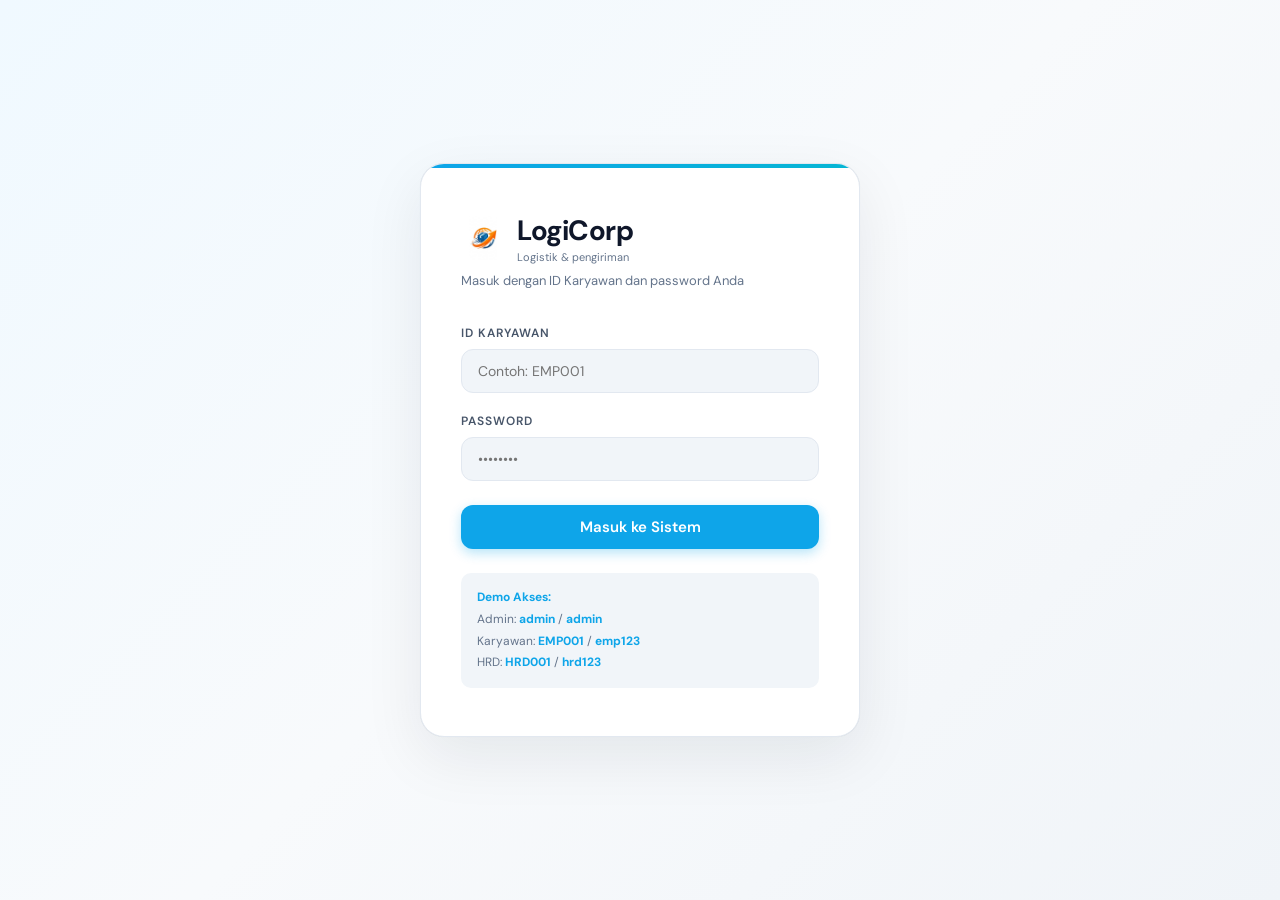
==== index.html @ 659a255f "rename ke index.html" ====
<!DOCTYPE html>
<html lang="id">
<head>
<meta charset="UTF-8">
<meta name="viewport" content="width=device-width, initial-scale=1.0">
<title>LogiCorp — Sistem Manajemen Karyawan</title>
<link href="https://fonts.googleapis.com/css2?family=Syne:wght@400;600;700;800&family=DM+Sans:wght@300;400;500;600&display=swap" rel="stylesheet">
<link rel="stylesheet" href="styles.css">
</head>
<body>

<!-- LOGIN -->
<div id="loginPage">
  <div class="login-box">
    <div class="login-logo">
      <img src="icon logo.jpeg" alt="LogiCorp" class="ico">
      <div>
        <h1>LogiCorp</h1>
        <p style="font-size:11px;color:var(--muted);margin-top:1px">Logistik & pengiriman</p>
      </div>
    </div>
    <p class="login-sub" style="margin-top:8px">Masuk dengan ID Karyawan dan password Anda</p>
    <label class="login-label">ID Karyawan</label>
    <input class="login-input" id="loginId" placeholder="Contoh: EMP001" />
    <label class="login-label">Password</label>
    <input class="login-input" id="loginPass" type="password" placeholder="••••••••" />
    <button class="login-btn" onclick="doLogin()">Masuk ke Sistem</button>
    <div class="login-err" id="loginErr">❌ ID atau password salah. Coba lagi.</div>
    <div class="login-hint">
      <strong>Demo Akses:</strong><br>
      Admin: <strong>admin</strong> / <strong>admin</strong><br>
      Karyawan: <strong>EMP001</strong> / <strong>emp123</strong><br>
      HRD: <strong>HRD001</strong> / <strong>hrd123</strong>
    </div>
  </div>
</div>

<!-- APP -->
<div id="app">
  <!-- SIDEBAR -->
  <div class="sidebar">
    <div class="sidebar-logo">
      <div class="brand">
        <img src="icon logo.jpeg" alt="LogiCorp" class="ico">
        <div>
          <h2>LogiCorp</h2>
          <p>HR Management System</p>
        </div>
      </div>
    </div>
    <div class="sidebar-user">
      <div class="av" id="sideAv" style="background:var(--accent)">A</div>
      <div class="info">
        <h4 id="sidebarName">Admin</h4>
        <p id="sidebarRole">Administrator</p>
      </div>
    </div>
    <nav>
      <div class="nav-section">Menu Utama</div>
      <div class="nav-item active" onclick="showPage('dashboard',this)"><span class="ni">📊</span> Dashboard</div>
      <div class="nav-item" onclick="showPage('profil',this)"><span class="ni">👤</span> Profil Saya</div>
      <div class="nav-section">Pengelolaan</div>
      <div class="nav-item" onclick="showPage('karyawan',this)"><span class="ni">👥</span> Data Karyawan</div>
      <div class="nav-item" onclick="showPage('absensi',this)"><span class="ni">📅</span> Absensi</div>
      <div class="nav-item" onclick="showPage('gaji',this)"><span class="ni">💰</span> Penggajian</div>
      <div class="nav-item" onclick="showPage('shift',this)"><span class="ni">🔄</span> Jadwal Shift</div>
      <div class="nav-section">Administrasi</div>
      <div class="nav-item" onclick="showPage('sp',this)"><span class="ni">⚠️</span> Surat Pelanggaran <span class="nav-badge">3</span></div>
      <div class="nav-item" onclick="showPage('chat',this)"><span class="ni">💬</span> Chat HRD <span class="nav-badge">2</span></div>
      <div class="nav-item" onclick="showPage('laporan',this)"><span class="ni">📋</span> Laporan</div>
    </nav>
    <div class="sidebar-bottom">
      <div class="logout-btn" onclick="doLogout()">🚪 Keluar dari Sistem</div>
    </div>
  </div>

  <!-- MAIN -->
  <div class="main">
    <div class="topbar">
      <h2 id="pageTitle">Dashboard</h2>
      <div class="topbar-right">
        <div class="date-badge" id="todayDate"></div>
        <div class="notif-btn" onclick="alert('3 notifikasi baru')">🔔<div class="notif-dot"></div></div>
        <div class="av" id="topAv" style="background:var(--accent);cursor:pointer" onclick="showPage('profil',null)">A</div>
      </div>
    </div>
    <div class="content">

      <!-- DASHBOARD -->
      <div class="page active" id="page-dashboard">
        <div class="stats-grid">
          <div class="stat-card orange"><div class="stat-icon">👥</div><div class="stat-val">248</div><div class="stat-label">Total Karyawan</div><div class="stat-change up">↑ 4 bulan ini</div></div>
          <div class="stat-card green"><div class="stat-icon">✅</div><div class="stat-val">231</div><div class="stat-label">Hadir Hari Ini</div><div class="stat-change up">↑ 93.1% kehadiran</div></div>
          <div class="stat-card blue"><div class="stat-icon">💰</div><div class="stat-val">Rp 2,4M</div><div class="stat-label">Total Gaji Bulan Ini</div><div class="stat-change down">Belum diproses: 12</div></div>
          <div class="stat-card red"><div class="stat-icon">⚠️</div><div class="stat-val">7</div><div class="stat-label">SP Aktif</div><div class="stat-change down">↑ 2 minggu ini</div></div>
        </div>
        <div class="two-col">
          <div class="table-card">
            <div class="table-head"><h3>Karyawan Terbaru</h3><button class="btn btn-ghost btn-sm" onclick="showPage('karyawan',null)">Lihat Semua</button></div>
            <table>
              <thead><tr><th>Karyawan</th><th>Divisi</th><th>Status</th></tr></thead>
              <tbody>
                <tr><td><div class="emp-cell"><div class="emp-av" style="background:#3b82f6">BW</div><div><div style="font-weight:600">Budi Wicaksono</div><div style="font-size:11px;color:var(--muted)">EMP244</div></div></div></td><td>Logistik</td><td><span class="badge green">Aktif</span></td></tr>
                <tr><td><div class="emp-cell"><div class="emp-av" style="background:#10b981">SR</div><div><div style="font-weight:600">Sari Rahayu</div><div style="font-size:11px;color:var(--muted)">EMP245</div></div></div></td><td>Administrasi</td><td><span class="badge green">Aktif</span></td></tr>
                <tr><td><div class="emp-cell"><div class="emp-av" style="background:#f97316">RH</div><div><div style="font-weight:600">Rudi Hartono</div><div style="font-size:11px;color:var(--muted)">EMP246</div></div></div></td><td>Pengemudi</td><td><span class="badge yellow">Probasi</span></td></tr>
                <tr><td><div class="emp-cell"><div class="emp-av" style="background:#8b5cf6">IN</div><div><div style="font-weight:600">Indah Nuraini</div><div style="font-size:11px;color:var(--muted)">EMP247</div></div></div></td><td>Gudang</td><td><span class="badge green">Aktif</span></td></tr>
              </tbody>
            </table>
          </div>
          <div class="table-card">
            <div class="table-head"><h3>Aktivitas Terbaru</h3></div>
            <div class="activity-list">
              <div class="activity-item"><div class="act-dot" style="background:var(--accent3)"></div><div><div class="act-text"><strong>Eko Prasetyo</strong> telah check-in pukul 07:52</div><div class="act-time">2 menit lalu</div></div></div>
              <div class="activity-item"><div class="act-dot" style="background:var(--danger)"></div><div><div class="act-text">SP-I diterbitkan untuk <strong>Dian Kusuma</strong></div><div class="act-time">1 jam lalu</div></div></div>
              <div class="activity-item"><div class="act-dot" style="background:var(--accent2)"></div><div><div class="act-text">Komplain baru dari <strong>Andi Firmansyah</strong> ke HRD</div><div class="act-time">2 jam lalu</div></div></div>
              <div class="activity-item"><div class="act-dot" style="background:var(--accent)"></div><div><div class="act-text">Gaji bulan Maret diproses untuk <strong>78 karyawan</strong></div><div class="act-time">Kemarin</div></div></div>
              <div class="activity-item"><div class="act-dot" style="background:var(--accent3)"></div><div><div class="act-text"><strong>4 karyawan baru</strong> bergabung bulan ini</div><div class="act-time">3 hari lalu</div></div></div>
            </div>
          </div>
        </div>
        <div class="table-card">
          <div class="table-head"><h3>Absensi Hari Ini — 27 Maret 2026</h3>
            <div style="display:flex;gap:10px">
              <span class="badge green">Hadir: 231</span>
              <span class="badge yellow">Telat: 8</span>
              <span class="badge red">Absen: 9</span>
            </div>
          </div>
          <table>
            <thead><tr><th>Karyawan</th><th>Divisi</th><th>Check-In</th><th>Check-Out</th><th>Status</th></tr></thead>
            <tbody>
              <tr><td><div class="emp-cell"><div class="emp-av" style="background:#f97316">AS</div><div><div style="font-weight:600">Agus Santoso</div><div style="font-size:11px;color:var(--muted)">EMP001</div></div></div></td><td>Pengemudi</td><td>07:45</td><td>16:30</td><td><span class="badge green">Hadir</span></td></tr>
              <tr><td><div class="emp-cell"><div class="emp-av" style="background:#3b82f6">DP</div><div><div style="font-weight:600">Dewi Putri</div><div style="font-size:11px;color:var(--muted)">EMP012</div></div></div></td><td>Admin</td><td>08:23</td><td>17:05</td><td><span class="badge yellow">Telat</span></td></tr>
              <tr><td><div class="emp-cell"><div class="emp-av" style="background:#ef4444">FN</div><div><div style="font-weight:600">Fadli Nugroho</div><div style="font-size:11px;color:var(--muted)">EMP034</div></div></div></td><td>Gudang</td><td>—</td><td>—</td><td><span class="badge red">Absen</span></td></tr>
            </tbody>
          </table>
        </div>
      </div>

      <!-- PROFIL -->
      <div class="page" id="page-profil">
        <div class="profile-hero">
          <div class="profile-av" id="profAv" style="background:var(--accent)">AD</div>
          <div class="profile-info">
            <h2 id="profName">Administrator</h2>
            <p id="profRole">HRD & Administrator Sistem</p>
            <div class="tags" id="profTags">
              <span class="badge blue">ADM001</span>
              <span class="badge green">Aktif</span>
              <span class="badge orange">Penuh Waktu</span>
            </div>
          </div>
          <div class="profile-stats">
            <div class="ps"><div class="val">3 th</div><div class="lbl">Masa Kerja</div></div>
            <div class="ps"><div class="val">97%</div><div class="lbl">Kehadiran</div></div>
            <div class="ps"><div class="val">0</div><div class="lbl">SP Aktif</div></div>
          </div>
        </div>
        <div class="profile-grid">
          <div class="info-card">
            <h3>📋 Informasi Pribadi</h3>
            <div class="info-row"><span class="key">Nama Lengkap</span><span class="val" id="profFullName">Admin LogiCorp</span></div>
            <div class="info-row"><span class="key">ID Karyawan</span><span class="val" id="profId">ADM001</span></div>
            <div class="info-row"><span class="key">Email</span><span class="val" id="profEmail">admin@logicorp.id</span></div>
            <div class="info-row"><span class="key">No. HP</span><span class="val">+62 812-3456-7890</span></div>
            <div class="info-row"><span class="key">Tanggal Lahir</span><span class="val">15 Agustus 1990</span></div>
            <div class="info-row"><span class="key">Alamat</span><span class="val">Semarang, Jawa Tengah, Indonesia</span></div>
          </div>
          <div class="info-card">
            <h3>🏢 Informasi Pekerjaan</h3>
            <div class="info-row"><span class="key">Divisi</span><span class="val" id="profDiv">Manajemen</span></div>
            <div class="info-row"><span class="key">Jabatan</span><span class="val" id="profPos">Administrator</span></div>
            <div class="info-row"><span class="key">Tanggal Masuk</span><span class="val">1 April 2023</span></div>
            <div class="info-row"><span class="key">Tipe Kontrak</span><span class="val">Karyawan Tetap</span></div>
            <div class="info-row"><span class="key">Shift</span><span class="val">Pagi (07:00 - 16:00)</span></div>
            <div class="info-row"><span class="key">Gaji Pokok</span><span class="val" id="profSalary">Rp 8.500.000</span></div>
          </div>
          <div class="info-card">
            <h3>📈 Rekap Absensi Bulan Ini</h3>
            <div class="info-row"><span class="key">Hadir</span><span class="val" style="color:var(--accent3)">20 hari</span></div>
            <div class="info-row"><span class="key">Izin</span><span class="val" style="color:var(--accent2)">1 hari</span></div>
            <div class="info-row"><span class="key">Sakit</span><span class="val" style="color:var(--warn)">0 hari</span></div>
            <div class="info-row"><span class="key">Telat</span><span class="val" style="color:var(--accent)">2 kali</span></div>
            <div class="info-row"><span class="key">Absen Tanpa Ket.</span><span class="val" style="color:var(--danger)">0 hari</span></div>
            <div class="info-row"><span class="key">Total Jam Kerja</span><span class="val">168 jam</span></div>
          </div>
          <div class="info-card">
            <h3>⚠️ Riwayat SP</h3>
            <div style="text-align:center;padding:20px;color:var(--muted)">
              <div style="font-size:40px;margin-bottom:8px">✅</div>
              <div>Tidak ada catatan pelanggaran</div>
            </div>
          </div>
        </div>
      </div>

      <!-- KARYAWAN -->
      <div class="page" id="page-karyawan">
        <div style="display:flex;gap:10px;margin-bottom:20px;align-items:center;flex-wrap:wrap">
          <input class="search-box" style="width:250px" placeholder="🔍 Cari nama atau ID karyawan..." oninput="filterTable(this,'empTable')">
          <select class="select-box" onchange="filterByDivisi(this)">
            <option value="">Semua Divisi</option>
            <option>Logistik</option><option>Pengemudi</option><option>Gudang</option>
            <option>Administrasi</option><option>Manajemen</option>
          </select>
          <button class="btn btn-primary" onclick="openModal('addEmpModal')">+ Tambah Karyawan</button>
        </div>
        <div class="table-card">
          <div class="table-head"><h3>Data Karyawan (248 orang)</h3></div>
          <table id="empTable">
            <thead><tr><th>Karyawan</th><th>Divisi</th><th>Jabatan</th><th>Shift</th><th>Status</th><th>Aksi</th></tr></thead>
            <tbody>
              <tr><td><div class="emp-cell"><div class="emp-av" style="background:#f97316">AS</div><div><div style="font-weight:600">Agus Santoso</div><div style="font-size:11px;color:var(--muted)">EMP001</div></div></div></td><td>Pengemudi</td><td>Driver Senior</td><td>Pagi</td><td><span class="badge green">Aktif</span></td><td><button class="btn btn-ghost btn-sm" onclick="viewEmp('Agus Santoso')">Detail</button></td></tr>
              <tr><td><div class="emp-cell"><div class="emp-av" style="background:#3b82f6">SR</div><div><div style="font-weight:600">Siti Rahmawati</div><div style="font-size:11px;color:var(--muted)">EMP002</div></div></div></td><td>Administrasi</td><td>Staff Admin</td><td>Pagi</td><td><span class="badge green">Aktif</span></td><td><button class="btn btn-ghost btn-sm" onclick="viewEmp('Siti Rahmawati')">Detail</button></td></tr>
              <tr><td><div class="emp-cell"><div class="emp-av" style="background:#10b981">BW</div><div><div style="font-weight:600">Bambang Widodo</div><div style="font-size:11px;color:var(--muted)">EMP003</div></div></div></td><td>Gudang</td><td>Supervisor</td><td>Malam</td><td><span class="badge green">Aktif</span></td><td><button class="btn btn-ghost btn-sm" onclick="viewEmp('Bambang Widodo')">Detail</button></td></tr>
              <tr><td><div class="emp-cell"><div class="emp-av" style="background:#8b5cf6">MP</div><div><div style="font-weight:600">Maya Puspitasari</div><div style="font-size:11px;color:var(--muted)">EMP004</div></div></div></td><td>Logistik</td><td>Koordinator</td><td>Siang</td><td><span class="badge green">Aktif</span></td><td><button class="btn btn-ghost btn-sm" onclick="viewEmp('Maya Puspitasari')">Detail</button></td></tr>
              <tr><td><div class="emp-cell"><div class="emp-av" style="background:#ef4444">DK</div><div><div style="font-weight:600">Dian Kusuma</div><div style="font-size:11px;color:var(--muted)">EMP005</div></div></div></td><td>Pengemudi</td><td>Driver</td><td>Siang</td><td><span class="badge yellow">Probasi</span></td><td><button class="btn btn-ghost btn-sm" onclick="viewEmp('Dian Kusuma')">Detail</button></td></tr>
              <tr><td><div class="emp-cell"><div class="emp-av" style="background:#06b6d4">HF</div><div><div style="font-weight:600">Hendra Firmansyah</div><div style="font-size:11px;color:var(--muted)">EMP006</div></div></div></td><td>Manajemen</td><td>Manajer Operasional</td><td>Pagi</td><td><span class="badge green">Aktif</span></td><td><button class="btn btn-ghost btn-sm" onclick="viewEmp('Hendra Firmansyah')">Detail</button></td></tr>
              <tr><td><div class="emp-cell"><div class="emp-av" style="background:#f59e0b">NR</div><div><div style="font-weight:600">Novi Ratnasari</div><div style="font-size:11px;color:var(--muted)">EMP007</div></div></div></td><td>Administrasi</td><td>Receptionist</td><td>Pagi</td><td><span class="badge red">Non-Aktif</span></td><td><button class="btn btn-ghost btn-sm" onclick="viewEmp('Novi Ratnasari')">Detail</button></td></tr>
            </tbody>
          </table>
        </div>
      </div>

      <!-- ABSENSI -->
      <div class="page" id="page-absensi">
        <div style="display:flex;gap:10px;margin-bottom:20px;align-items:center">
          <select class="select-box" onchange="updateMonth(this)">
            <option>Maret 2026</option><option>Februari 2026</option><option>Januari 2026</option>
          </select>
          <input class="search-box" style="width:220px" placeholder="🔍 Cari karyawan...">
          <button class="btn btn-primary" onclick="showToast('Laporan absensi diunduh!')">📥 Export Excel</button>
        </div>
        <div class="table-card" style="margin-bottom:16px;padding:20px">
          <h3 style="font-family:'Syne',sans-serif;font-weight:700;margin-bottom:12px">📅 Kalender Absensi — Maret 2026</h3>
          <div class="legend">
            <div class="leg"><div class="leg-dot" style="background:var(--accent3)"></div>Hadir</div>
            <div class="leg"><div class="leg-dot" style="background:var(--warn)"></div>Telat</div>
            <div class="leg"><div class="leg-dot" style="background:var(--danger)"></div>Absen</div>
            <div class="leg"><div class="leg-dot" style="background:var(--accent2)"></div>Izin/Sakit</div>
            <div class="leg"><div class="leg-dot" style="background:var(--bg2)"></div>Libur</div>
          </div>
          <div class="attend-grid">
            <div class="day-header">Sen</div><div class="day-header">Sel</div><div class="day-header">Rab</div>
            <div class="day-header">Kam</div><div class="day-header">Jum</div><div class="day-header">Sab</div><div class="day-header">Min</div>
            <!-- Week 1 -->
            <div class="day-cell empty"></div><div class="day-cell empty"></div><div class="day-cell empty"></div><div class="day-cell empty"></div><div class="day-cell empty"></div><div class="day-cell weekend">1</div><div class="day-cell weekend">2</div>
            <!-- Week 2 -->
            <div class="day-cell hadir">3</div><div class="day-cell hadir">4</div><div class="day-cell hadir">5</div><div class="day-cell hadir">6</div><div class="day-cell hadir">7</div><div class="day-cell weekend">8</div><div class="day-cell weekend">9</div>
            <!-- Week 3 -->
            <div class="day-cell hadir">10</div><div class="day-cell telat">11</div><div class="day-cell hadir">12</div><div class="day-cell izin">13</div><div class="day-cell hadir">14</div><div class="day-cell weekend">15</div><div class="day-cell weekend">16</div>
            <!-- Week 4 -->
            <div class="day-cell hadir">17</div><div class="day-cell hadir">18</div><div class="day-cell hadir">19</div><div class="day-cell hadir">20</div><div class="day-cell hadir">21</div><div class="day-cell weekend">22</div><div class="day-cell weekend">23</div>
            <!-- Week 5 -->
            <div class="day-cell hadir">24</div><div class="day-cell hadir">25</div><div class="day-cell hadir">26</div><div class="day-cell hadir" style="border:2px solid var(--accent)">27</div><div class="day-cell empty">28</div><div class="day-cell weekend">29</div><div class="day-cell weekend">30</div>
            <div class="day-cell empty">31</div>
          </div>
        </div>
        <div class="table-card">
          <div class="table-head"><h3>Rekap Absensi Per Karyawan</h3></div>
          <table>
            <thead><tr><th>Karyawan</th><th>Hadir</th><th>Telat</th><th>Izin</th><th>Sakit</th><th>Absen</th><th>%</th><th>Aksi</th></tr></thead>
            <tbody>
              <tr><td><div class="emp-cell"><div class="emp-av" style="background:#f97316">AS</div><strong>Agus Santoso</strong></div></td><td style="color:var(--accent3)">20</td><td style="color:var(--warn)">1</td><td style="color:var(--accent2)">1</td><td>0</td><td style="color:var(--danger)">0</td><td><span class="badge green">95%</span></td><td><button class="btn btn-ghost btn-sm">Detail</button></td></tr>
              <tr><td><div class="emp-cell"><div class="emp-av" style="background:#3b82f6">SR</div><strong>Siti Rahmawati</strong></div></td><td style="color:var(--accent3)">18</td><td style="color:var(--warn)">3</td><td style="color:var(--accent2)">0</td><td>1</td><td style="color:var(--danger)">0</td><td><span class="badge blue">86%</span></td><td><button class="btn btn-ghost btn-sm">Detail</button></td></tr>
              <tr><td><div class="emp-cell"><div class="emp-av" style="background:#ef4444">DK</div><strong>Dian Kusuma</strong></div></td><td style="color:var(--accent3)">15</td><td style="color:var(--warn)">4</td><td style="color:var(--accent2)">2</td><td>0</td><td style="color:var(--danger)">1</td><td><span class="badge orange">71%</span></td><td><button class="btn btn-ghost btn-sm">Detail</button></td></tr>
            </tbody>
          </table>
        </div>
      </div>

      <!-- GAJI -->
      <div class="page" id="page-gaji">
        <div class="salary-filter">
          <select class="select-box"><option>Maret 2026</option><option>Februari 2026</option></select>
          <select class="select-box"><option>Semua Divisi</option><option>Logistik</option><option>Pengemudi</option></select>
          <button class="btn btn-primary" onclick="showToast('Slip gaji dikirim ke email karyawan!')">📧 Kirim Slip Gaji</button>
          <button class="btn btn-ghost" onclick="showToast('Laporan gaji diunduh!')">📥 Export</button>
        </div>
        <div class="salary-summary">
          <div class="sal-card"><h4>Total Pengeluaran Gaji</h4><div class="amount">Rp 2.487.500.000</div><div style="font-size:12px;color:var(--muted);margin-top:4px">248 karyawan</div></div>
          <div class="sal-card"><h4>Rata-rata Gaji</h4><div class="amount orange">Rp 10.030.000</div></div>
          <div class="sal-card"><h4>Belum Diproses</h4><div class="amount green">12 karyawan</div></div>
        </div>
        <div class="table-card">
          <div class="table-head"><h3>Detail Penggajian Karyawan</h3><button class="btn btn-primary btn-sm" onclick="openModal('payModal')">+ Input Gaji</button></div>
          <table>
            <thead><tr><th>Karyawan</th><th>Gaji Pokok</th><th>Tunjangan</th><th>Lembur</th><th>Potongan</th><th>Total</th><th>Status</th><th>Slip</th></tr></thead>
            <tbody>
              <tr><td><div class="emp-cell"><div class="emp-av" style="background:#f97316">AS</div><strong>Agus Santoso</strong></div></td><td>Rp 5.500.000</td><td>Rp 750.000</td><td>Rp 300.000</td><td>Rp 220.000</td><td style="font-weight:700;color:var(--accent3)">Rp 6.330.000</td><td><span class="badge green">Lunas</span></td><td><button class="btn btn-ghost btn-sm" onclick="showSlip('Agus Santoso')">📄 Lihat</button></td></tr>
              <tr><td><div class="emp-cell"><div class="emp-av" style="background:#3b82f6">SR</div><strong>Siti Rahmawati</strong></div></td><td>Rp 4.200.000</td><td>Rp 500.000</td><td>Rp 0</td><td>Rp 168.000</td><td style="font-weight:700;color:var(--accent3)">Rp 4.532.000</td><td><span class="badge green">Lunas</span></td><td><button class="btn btn-ghost btn-sm" onclick="showSlip('Siti Rahmawati')">📄 Lihat</button></td></tr>
              <tr><td><div class="emp-cell"><div class="emp-av" style="background:#10b981">BW</div><strong>Bambang Widodo</strong></div></td><td>Rp 6.800.000</td><td>Rp 1.200.000</td><td>Rp 450.000</td><td>Rp 272.000</td><td style="font-weight:700;color:var(--accent3)">Rp 8.178.000</td><td><span class="badge yellow">Pending</span></td><td><button class="btn btn-ghost btn-sm">📄 Lihat</button></td></tr>
              <tr><td><div class="emp-cell"><div class="emp-av" style="background:#ef4444">DK</div><strong>Dian Kusuma</strong></div></td><td>Rp 4.000.000</td><td>Rp 300.000</td><td>Rp 0</td><td>Rp 400.000</td><td style="font-weight:700;color:var(--accent)">Rp 3.900.000</td><td><span class="badge red">Ditahan</span></td><td><button class="btn btn-ghost btn-sm">📄 Lihat</button></td></tr>
            </tbody>
          </table>
        </div>
      </div>

      <!-- JADWAL SHIFT -->
      <div class="page" id="page-shift">
        <div style="display:flex;gap:10px;margin-bottom:20px;align-items:center">
          <select class="select-box"><option>Minggu ini (24-30 Mar)</option><option>Minggu depan</option></select>
          <button class="btn btn-primary" onclick="openModal('shiftModal')">+ Atur Jadwal</button>
        </div>
        <div class="table-card" style="padding:20px;margin-bottom:16px">
          <h3 style="font-family:'Syne',sans-serif;font-weight:700;margin-bottom:16px">Jadwal Shift Minggu Ini</h3>
          <div style="display:flex;gap:16px;margin-bottom:16px;flex-wrap:wrap">
            <div class="leg"><div class="leg-dot" style="background:var(--accent3)"></div>Shift Pagi (07:00-15:00)</div>
            <div class="leg"><div class="leg-dot" style="background:var(--accent)"></div>Shift Siang (15:00-23:00)</div>
            <div class="leg"><div class="leg-dot" style="background:var(--accent2)"></div>Shift Malam (23:00-07:00)</div>
          </div>
          <div class="shift-grid">
            <div class="shift-day"><h4>SENIN 24</h4>
              <div class="shift-slot pagi"><div class="time">07:00-15:00</div><div class="name">Agus S.</div></div>
              <div class="shift-slot pagi"><div class="time">07:00-15:00</div><div class="name">Siti R.</div></div>
              <div class="shift-slot malam"><div class="time">23:00-07:00</div><div class="name">Bambang W.</div></div>
            </div>
            <div class="shift-day"><h4>SELASA 25</h4>
              <div class="shift-slot pagi"><div class="time">07:00-15:00</div><div class="name">Agus S.</div></div>
              <div class="shift-slot siang"><div class="time">15:00-23:00</div><div class="name">Dian K.</div></div>
            </div>
            <div class="shift-day"><h4>RABU 26</h4>
              <div class="shift-slot pagi"><div class="time">07:00-15:00</div><div class="name">Maya P.</div></div>
              <div class="shift-slot malam"><div class="time">23:00-07:00</div><div class="name">Bambang W.</div></div>
            </div>
            <div class="shift-day"><h4>KAMIS 27</h4>
              <div class="shift-slot pagi"><div class="time">07:00-15:00</div><div class="name">Agus S.</div></div>
              <div class="shift-slot pagi"><div class="time">07:00-15:00</div><div class="name">Siti R.</div></div>
              <div class="shift-slot siang"><div class="time">15:00-23:00</div><div class="name">Dian K.</div></div>
            </div>
            <div class="shift-day"><h4>JUMAT 28</h4>
              <div class="shift-slot pagi"><div class="time">07:00-15:00</div><div class="name">Maya P.</div></div>
              <div class="shift-slot malam"><div class="time">23:00-07:00</div><div class="name">Bambang W.</div></div>
            </div>
            <div class="shift-day" style="opacity:.5"><h4>SABTU 29</h4><div style="font-size:11px;color:var(--muted);text-align:center;padding:10px">Libur</div></div>
            <div class="shift-day" style="opacity:.5"><h4>MINGGU 30</h4><div style="font-size:11px;color:var(--muted);text-align:center;padding:10px">Libur</div></div>
          </div>
        </div>
      </div>

      <!-- SP -->
      <div class="page" id="page-sp">
        <div style="display:flex;justify-content:space-between;align-items:center;margin-bottom:20px">
          <div style="display:flex;gap:8px">
            <span class="badge yellow" style="font-size:13px;padding:6px 14px">SP-I: 4 aktif</span>
            <span class="badge orange" style="font-size:13px;padding:6px 14px">SP-II: 2 aktif</span>
            <span class="badge red" style="font-size:13px;padding:6px 14px">SP-III: 1 aktif</span>
          </div>
          <button class="btn btn-primary" onclick="openModal('spModal')">+ Buat SP Baru</button>
        </div>
        <div class="sp-grid">
          <div class="sp-card">
            <div class="sp-level"><span class="sp-badge sp1">SP-I</span><span style="font-size:11px;color:var(--muted)">15 Mar 2026</span></div>
            <div class="sp-name">Dian Kusuma (EMP005)</div>
            <div class="sp-reason">Keterlambatan berulang lebih dari 4 kali dalam 1 bulan. Karyawan telah diperingatkan secara lisan sebanyak 2 kali sebelumnya.</div>
            <div class="sp-footer"><span>Pengemudi • Divisi Operasional</span><button class="btn btn-ghost btn-sm">Detail</button></div>
          </div>
          <div class="sp-card">
            <div class="sp-level"><span class="sp-badge sp1">SP-I</span><span style="font-size:11px;color:var(--muted)">12 Mar 2026</span></div>
            <div class="sp-name">Fadli Nugroho (EMP034)</div>
            <div class="sp-reason">Tidak hadir tanpa keterangan selama 2 hari berturut-turut tanpa memberikan konfirmasi kepada atasan.</div>
            <div class="sp-footer"><span>Gudang • Divisi Operasional</span><button class="btn btn-ghost btn-sm">Detail</button></div>
          </div>
          <div class="sp-card">
            <div class="sp-level"><span class="sp-badge sp2">SP-II</span><span style="font-size:11px;color:var(--muted)">5 Mar 2026</span></div>
            <div class="sp-name">Rian Setiawan (EMP089)</div>
            <div class="sp-reason">Pengulangan pelanggaran setelah SP-I (keterlambatan + tidak mematuhi SOP bongkar muat barang). SP-I diterbitkan Januari 2026.</div>
            <div class="sp-footer"><span>Logistik • Divisi Gudang</span><button class="btn btn-ghost btn-sm">Detail</button></div>
          </div>
          <div class="sp-card">
            <div class="sp-level"><span class="sp-badge sp1">SP-I</span><span style="font-size:11px;color:var(--muted)">20 Feb 2026</span></div>
            <div class="sp-name">Wati Susilowati (EMP112)</div>
            <div class="sp-reason">Menggunakan handphone saat jam kerja berlangsung dan tidak mematuhi teguran supervisor di lapangan.</div>
            <div class="sp-footer"><span>Admin • Divisi Administrasi</span><button class="btn btn-ghost btn-sm">Detail</button></div>
          </div>
          <div class="sp-card">
            <div class="sp-level"><span class="sp-badge sp2">SP-II</span><span style="font-size:11px;color:var(--muted)">1 Feb 2026</span></div>
            <div class="sp-name">Joko Susanto (EMP067)</div>
            <div class="sp-reason">Mengendarai kendaraan perusahaan dalam kondisi melebihi batas kecepatan dan menyebabkan insiden minor di area gudang.</div>
            <div class="sp-footer"><span>Pengemudi • Divisi Operasional</span><button class="btn btn-ghost btn-sm">Detail</button></div>
          </div>
          <div class="sp-card">
            <div class="sp-level"><span class="sp-badge sp3">SP-III</span><span style="font-size:11px;color:var(--muted)">15 Jan 2026</span></div>
            <div class="sp-name">Heri Kurniawan (EMP023)</div>
            <div class="sp-reason">Pelanggaran berat: terbukti mengambil barang inventaris perusahaan untuk kepentingan pribadi. Dalam proses PHK.</div>
            <div class="sp-footer"><span>Gudang • Divisi Operasional</span><button class="btn btn-danger btn-sm">Proses PHK</button></div>
          </div>
        </div>
      </div>

      <!-- CHAT HRD -->
      <div class="page" id="page-chat">
        <div class="chat-container">
          <div class="chat-list">
            <div class="chat-list-head">
              <h3>💬 Pesan ke HRD</h3>
              <p>Komplain, pertanyaan, saran</p>
            </div>
            <div class="chat-item active" onclick="switchChat('hrd')">
              <div class="av" style="background:var(--accent);width:36px;height:36px;font-size:14px;flex-shrink:0">HR</div>
              <div class="chat-item-info">
                <h4>Tim HRD</h4>
                <p>Baik, kami akan segera proses...</p>
                <div class="time">10:42</div>
              </div>
            </div>
            <div class="chat-item" onclick="switchChat('gaji')">
              <div class="av" style="background:var(--accent3);width:36px;height:36px;font-size:14px;flex-shrink:0">💰</div>
              <div class="chat-item-info">
                <h4>Pertanyaan Gaji</h4>
                <p>Slip gaji Februari belum...</p>
                <div class="time">Kemarin</div>
              </div>
              <div class="chat-unread">2</div>
            </div>
            <div class="chat-item" onclick="switchChat('cuti')">
              <div class="av" style="background:var(--accent2);width:36px;height:36px;font-size:14px;flex-shrink:0">📅</div>
              <div class="chat-item-info">
                <h4>Pengajuan Cuti</h4>
                <p>Cuti saya sudah disetujui?</p>
                <div class="time">25 Mar</div>
              </div>
            </div>
          </div>
          <div class="chat-main">
            <div class="chat-header">
              <div class="av" style="background:var(--accent);width:36px;height:36px;font-size:14px">HR</div>
              <div>
                <h4>Tim HRD LogiCorp</h4>
                <p><span class="status-dot"></span> Online</p>
              </div>
            </div>
            <div class="chat-messages" id="chatMessages">
              <div class="chat-msg theirs">
                <div class="msg-tag">KOMPLAIN</div>
                <div class="bubble">Selamat pagi! Dengan HRD LogiCorp. Ada yang bisa kami bantu?</div>
                <div class="meta">Tim HRD • 09:00</div>
              </div>
              <div class="chat-msg mine">
                <div class="bubble">Selamat pagi. Saya ingin menanyakan mengenai tunjangan transportasi saya yang belum masuk di slip gaji bulan Maret.</div>
                <div class="meta">Anda • 09:15</div>
              </div>
              <div class="chat-msg theirs">
                <div class="bubble">Terima kasih sudah menghubungi kami. Bisa disebutkan ID karyawan Bapak/Ibu? Kami akan segera cek ke bagian payroll.</div>
                <div class="meta">Tim HRD • 09:18</div>
              </div>
              <div class="chat-msg mine">
                <div class="bubble">ID saya EMP001, nama Agus Santoso. Tunjangan transportasi harusnya Rp 500.000 tapi tidak ada di slip.</div>
                <div class="meta">Anda • 09:20</div>
              </div>
              <div class="chat-msg theirs">
                <div class="bubble">Baik Pak Agus, kami sudah catat. Tim payroll sedang kami hubungi. Akan ada konfirmasi dalam 1x24 jam kerja. Mohon bersabar 🙏</div>
                <div class="meta">Tim HRD • 10:42</div>
              </div>
            </div>
            <div class="chat-input">
              <select class="select-box" style="width:130px;padding:8px 10px;font-size:12px">
                <option>💬 Umum</option>
                <option>💰 Gaji</option>
                <option>📅 Cuti/Izin</option>
                <option>⚠️ SP</option>
                <option>🔧 Lainnya</option>
              </select>
              <input id="chatInput" placeholder="Ketik pesan..." onkeypress="if(event.key==='Enter')sendChat()">
              <button class="send-btn" onclick="sendChat()">➤</button>
            </div>
          </div>
        </div>
      </div>

      <!-- LAPORAN -->
      <div class="page" id="page-laporan">
        <div style="display:flex;gap:10px;margin-bottom:20px">
          <select class="select-box"><option>Maret 2026</option><option>Q1 2026</option></select>
          <button class="btn btn-primary" onclick="showToast('Laporan diekspor ke PDF!')">📥 Export PDF</button>
        </div>
        <div class="stats-grid" style="margin-bottom:20px">
          <div class="stat-card orange"><div class="stat-icon">📦</div><div class="stat-val">1.247</div><div class="stat-label">Pengiriman Selesai</div><div class="stat-change up">↑ 12% bulan lalu</div></div>
          <div class="stat-card green"><div class="stat-icon">⏱️</div><div class="stat-val">98.2%</div><div class="stat-label">Ketepatan Waktu</div><div class="stat-change up">↑ 0.8% bulan lalu</div></div>
          <div class="stat-card blue"><div class="stat-icon">🚛</div><div class="stat-val">42</div><div class="stat-label">Armada Aktif</div><div class="stat-change up">Utilisasi: 87%</div></div>
          <div class="stat-card red"><div class="stat-icon">🔧</div><div class="stat-val">3</div><div class="stat-label">Insiden Keselamatan</div><div class="stat-change down">↑ 1 dari bulan lalu</div></div>
        </div>
        <div class="report-grid">
          <div class="rep-card">
            <h4>📊 Kehadiran Per Divisi</h4>
            <div class="bar-row"><div class="bar-label">Logistik</div><div class="bar-track"><div class="bar-fill" style="width:94%;background:var(--accent3)"></div></div><div class="bar-val">94%</div></div>
            <div class="bar-row"><div class="bar-label">Pengemudi</div><div class="bar-track"><div class="bar-fill" style="width:89%;background:var(--accent2)"></div></div><div class="bar-val">89%</div></div>
            <div class="bar-row"><div class="bar-label">Gudang</div><div class="bar-track"><div class="bar-fill" style="width:91%;background:var(--accent)"></div></div><div class="bar-val">91%</div></div>
            <div class="bar-row"><div class="bar-label">Administrasi</div><div class="bar-track"><div class="bar-fill" style="width:97%;background:var(--warn)"></div></div><div class="bar-val">97%</div></div>
            <div class="bar-row"><div class="bar-label">Manajemen</div><div class="bar-track"><div class="bar-fill" style="width:100%;background:var(--accent3)"></div></div><div class="bar-val">100%</div></div>
          </div>
          <div class="rep-card">
            <h4>💰 Distribusi Penggajian</h4>
            <div class="bar-row"><div class="bar-label">Gaji Pokok</div><div class="bar-track"><div class="bar-fill" style="width:78%;background:var(--accent2)"></div></div><div class="bar-val">78%</div></div>
            <div class="bar-row"><div class="bar-label">Tunjangan</div><div class="bar-track"><div class="bar-fill" style="width:14%;background:var(--accent3)"></div></div><div class="bar-val">14%</div></div>
            <div class="bar-row"><div class="bar-label">Lembur</div><div class="bar-track"><div class="bar-fill" style="width:6%;background:var(--accent)"></div></div><div class="bar-val">6%</div></div>
            <div class="bar-row"><div class="bar-label">Potongan</div><div class="bar-track"><div class="bar-fill" style="width:4%;background:var(--danger)"></div></div><div class="bar-val">-4%</div></div>
          </div>
          <div class="rep-card">
            <h4>⚠️ Pelanggaran Per Kategori</h4>
            <div class="bar-row"><div class="bar-label">Keterlambatan</div><div class="bar-track"><div class="bar-fill" style="width:60%;background:var(--warn)"></div></div><div class="bar-val">18 kss</div></div>
            <div class="bar-row"><div class="bar-label">Absen</div><div class="bar-track"><div class="bar-fill" style="width:27%;background:var(--accent)"></div></div><div class="bar-val">8 kss</div></div>
            <div class="bar-row"><div class="bar-label">Pelanggaran SOP</div><div class="bar-track"><div class="bar-fill" style="width:17%;background:var(--danger)"></div></div><div class="bar-val">5 kss</div></div>
            <div class="bar-row"><div class="bar-label">Lainnya</div><div class="bar-track"><div class="bar-fill" style="width:10%;background:var(--muted)"></div></div><div class="bar-val">3 kss</div></div>
          </div>
          <div class="rep-card">
            <h4>🚛 Performa Armada</h4>
            <div class="bar-row"><div class="bar-label">Utilitas</div><div class="bar-track"><div class="bar-fill" style="width:87%;background:var(--accent3)"></div></div><div class="bar-val">87%</div></div>
            <div class="bar-row"><div class="bar-label">Tepat Waktu</div><div class="bar-track"><div class="bar-fill" style="width:98%;background:var(--accent2)"></div></div><div class="bar-val">98%</div></div>
            <div class="bar-row"><div class="bar-label">BBM Efisiensi</div><div class="bar-track"><div class="bar-fill" style="width:76%;background:var(--accent)"></div></div><div class="bar-val">76%</div></div>
            <div class="bar-row"><div class="bar-label">Kondisi Armada</div><div class="bar-track"><div class="bar-fill" style="width:93%;background:var(--accent3)"></div></div><div class="bar-val">93%</div></div>
          </div>
        </div>
      </div>

    </div><!-- /content -->
  </div><!-- /main -->
</div><!-- /app -->

<!-- MODALS -->
<div class="modal-overlay" id="addEmpModal">
  <div class="modal">
    <button class="modal-close" onclick="closeModal('addEmpModal')">✕</button>
    <h3>👤 Tambah Karyawan Baru</h3>
    <div class="form-row"><div class="form-group"><label class="form-label">Nama Lengkap</label><input class="form-input" placeholder="Nama lengkap"></div><div class="form-group"><label class="form-label">ID Karyawan</label><input class="form-input" placeholder="EMP248"></div></div>
    <div class="form-row"><div class="form-group"><label class="form-label">Divisi</label><select class="form-input"><option>Logistik</option><option>Pengemudi</option><option>Gudang</option><option>Administrasi</option></select></div><div class="form-group"><label class="form-label">Jabatan</label><input class="form-input" placeholder="Jabatan"></div></div>
    <div class="form-row"><div class="form-group"><label class="form-label">Gaji Pokok</label><input class="form-input" placeholder="Rp 0"></div><div class="form-group"><label class="form-label">Shift</label><select class="form-input"><option>Pagi</option><option>Siang</option><option>Malam</option></select></div></div>
    <div class="form-group"><label class="form-label">Email</label><input class="form-input" placeholder="email@logicorp.id"></div>
    <div class="form-group"><label class="form-label">No. HP</label><input class="form-input" placeholder="+62 8xx-xxxx-xxxx"></div>
    <div class="form-group"><label class="form-label">Tipe Kontrak</label><select class="form-input"><option>Karyawan Tetap</option><option>Kontrak</option><option>Magang</option></select></div>
    <div class="modal-actions"><button class="btn btn-ghost" onclick="closeModal('addEmpModal')">Batal</button><button class="btn btn-primary" onclick="closeModal('addEmpModal');showToast('Karyawan baru berhasil ditambahkan!')">Simpan</button></div>
  </div>
</div>

<div class="modal-overlay" id="spModal">
  <div class="modal">
    <button class="modal-close" onclick="closeModal('spModal')">✕</button>
    <h3>⚠️ Buat Surat Pelanggaran (SP)</h3>
    <div class="form-group"><label class="form-label">Karyawan</label><select class="form-input"><option>Pilih karyawan...</option><option>Agus Santoso (EMP001)</option><option>Dian Kusuma (EMP005)</option><option>Fadli Nugroho (EMP034)</option></select></div>
    <div class="form-row"><div class="form-group"><label class="form-label">Level SP</label><select class="form-input"><option>SP-I (Peringatan Pertama)</option><option>SP-II (Peringatan Kedua)</option><option>SP-III (Peringatan Ketiga)</option></select></div><div class="form-group"><label class="form-label">Tanggal</label><input class="form-input" type="date"></div></div>
    <div class="form-group"><label class="form-label">Kategori Pelanggaran</label><select class="form-input"><option>Keterlambatan</option><option>Absen Tanpa Keterangan</option><option>Pelanggaran SOP</option><option>Kelalaian Tugas</option><option>Pelanggaran Berat</option></select></div>
    <div class="form-group"><label class="form-label">Uraian Pelanggaran</label><textarea class="form-input" placeholder="Jelaskan detail pelanggaran yang dilakukan..."></textarea></div>
    <div class="form-group"><label class="form-label">Sanksi</label><textarea class="form-input" placeholder="Sanksi yang diberikan..."></textarea></div>
    <div class="modal-actions"><button class="btn btn-ghost" onclick="closeModal('spModal')">Batal</button><button class="btn btn-primary" onclick="closeModal('spModal');showToast('SP berhasil diterbitkan!')">Terbitkan SP</button></div>
  </div>
</div>

<div class="modal-overlay" id="payModal">
  <div class="modal">
    <button class="modal-close" onclick="closeModal('payModal')">✕</button>
    <h3>💰 Input Data Gaji Karyawan</h3>
    <div class="form-row"><div class="form-group"><label class="form-label">Karyawan</label><select class="form-input"><option>Pilih karyawan...</option><option>Bambang Widodo (EMP003)</option></select></div><div class="form-group"><label class="form-label">Bulan / Tahun</label><input class="form-input" type="month" value="2026-03"></div></div>
    <div class="form-row"><div class="form-group"><label class="form-label">Gaji Pokok</label><input class="form-input" placeholder="Rp 0"></div><div class="form-group"><label class="form-label">Tunjangan Transport</label><input class="form-input" placeholder="Rp 0"></div></div>
    <div class="form-row"><div class="form-group"><label class="form-label">Tunjangan Makan</label><input class="form-input" placeholder="Rp 0"></div><div class="form-group"><label class="form-label">Lembur</label><input class="form-input" placeholder="Rp 0"></div></div>
    <div class="form-row"><div class="form-group"><label class="form-label">Potongan BPJS</label><input class="form-input" placeholder="Rp 0"></div><div class="form-group"><label class="form-label">Potongan Lain</label><input class="form-input" placeholder="Rp 0"></div></div>
    <div class="modal-actions"><button class="btn btn-ghost" onclick="closeModal('payModal')">Batal</button><button class="btn btn-primary" onclick="closeModal('payModal');showToast('Data gaji berhasil disimpan!')">Simpan</button></div>
  </div>
</div>

<div class="modal-overlay" id="slipModal">
  <div class="modal">
    <button class="modal-close" onclick="closeModal('slipModal')">✕</button>
    <div style="text-align:center;border-bottom:1px solid var(--border);padding-bottom:16px;margin-bottom:16px">
      <div style="font-family:'Syne',sans-serif;font-size:20px;font-weight:800">🚚 LogiCorp</div>
      <div style="font-size:12px;color:var(--muted);margin-top:4px">Slip Gaji — Maret 2026</div>
    </div>
    <div id="slipContent"></div>
    <div class="modal-actions"><button class="btn btn-ghost" onclick="closeModal('slipModal')">Tutup</button><button class="btn btn-primary" onclick="showToast('Slip gaji diunduh!')">📥 Unduh PDF</button></div>
  </div>
</div>

<div class="modal-overlay" id="shiftModal">
  <div class="modal">
    <button class="modal-close" onclick="closeModal('shiftModal')">✕</button>
    <h3>🔄 Atur Jadwal Shift</h3>
    <div class="form-group"><label class="form-label">Karyawan</label><select class="form-input"><option>Pilih karyawan...</option></select></div>
    <div class="form-row"><div class="form-group"><label class="form-label">Hari</label><select class="form-input"><option>Senin</option><option>Selasa</option><option>Rabu</option><option>Kamis</option><option>Jumat</option></select></div><div class="form-group"><label class="form-label">Shift</label><select class="form-input"><option>Pagi (07:00-15:00)</option><option>Siang (15:00-23:00)</option><option>Malam (23:00-07:00)</option></select></div></div>
    <div class="modal-actions"><button class="btn btn-ghost" onclick="closeModal('shiftModal')">Batal</button><button class="btn btn-primary" onclick="closeModal('shiftModal');showToast('Jadwal shift berhasil diperbarui!')">Simpan</button></div>
  </div>
</div>

<!-- TOAST -->
<div class="toast" id="toast"></div>

<script src="script.js"></script>
</body>
</html>
---- styles.css ----
:root {
  --bg: #f8fafc;
  --bg2: #ffffff;
  --bg3: #f1f5f9;
  --card: #ffffff;
  --border: #e2e8f0;
  --accent: #0ea5e9;
  --accent2: #06b6d4;
  --accent3: #10b981;
  --danger: #ef4444;
  --warn: #f59e0b;
  --text: #0f172a;
  --muted: #64748b;
  --muted2: #475569;
  --white: #ffffff;
  --sidebar: 260px;
}
* { margin:0; padding:0; box-sizing:border-box; }
html { scroll-behavior: smooth; }
body { font-family:'DM Sans','Inter',sans-serif; background:var(--bg); color:var(--text); height:100vh; overflow:hidden; font-weight:400; }

/* ── LOGIN PAGE ── */
#loginPage {
  position:fixed; inset:0; background:linear-gradient(135deg, #f0f9ff 0%, #f8fafc 50%, #f0f4f8 100%);
  display:flex; align-items:center; justify-content:center;
  z-index:9999;
}
.login-box {
  width:440px; background:var(--card); border:1px solid var(--border);
  border-radius:24px; padding:48px 40px; position:relative; overflow:hidden;
  box-shadow:0 20px 60px rgba(15,23,42,0.08), 0 0 1px rgba(15,23,42,0.1);
  backdrop-filter:blur(10px);
}
.login-box::before {
  content:''; position:absolute; top:0; left:0; right:0; height:4px;
  background:linear-gradient(90deg, var(--accent), var(--accent2));
}
.login-logo { display:flex; align-items:center; gap:12px; margin-bottom:8px; }
.login-logo .ico { width:44px; height:44px; border-radius:10px;
  display:flex; align-items:center; justify-content:center; object-fit:contain; }
.login-logo h1 { font-family:'DM Sans',sans-serif; font-size:28px; font-weight:700; color:var(--text); letter-spacing:-0.5px; }
.login-sub { color:var(--muted); font-size:13px; margin-bottom:36px; }
.login-label { font-size:12px; font-weight:600; color:var(--muted2); text-transform:uppercase;
  letter-spacing:.08em; margin-bottom:8px; display:block; }
.login-input { width:100%; background:var(--bg3); border:1.5px solid var(--border); border-radius:12px;
  padding:12px 16px; color:var(--text); font-family:'DM Sans',sans-serif; font-size:14px;
  margin-bottom:20px; transition:.2s; outline:none; }
.login-input:focus { border-color:var(--accent); box-shadow:0 0 0 3px rgba(14,165,233,0.1); background:var(--white); }
.login-btn { width:100%; background:var(--accent); border:none; border-radius:12px;
  padding:12px; color:#fff; font-family:'DM Sans',sans-serif; font-weight:600; font-size:15px;
  cursor:pointer; transition:.3s; margin-top:4px; box-shadow:0 4px 12px rgba(14,165,233,0.3); }
.login-btn:hover { background:#0284c7; transform:translateY(-2px); box-shadow:0 8px 20px rgba(14,165,233,0.4); }
.login-err { color:var(--danger); font-size:13px; margin-top:12px; text-align:center; display:none; }
.login-hint { background:var(--bg3); border-radius:10px; padding:14px 16px; margin-top:24px;
  font-size:12px; color:var(--muted); line-height:1.8; }
.login-hint strong { color:var(--accent); }

/* ── MAIN APP ── */
#app { display:none; height:100vh; }

/* SIDEBAR */
.sidebar {
  position:fixed; left:0; top:0; bottom:0; width:var(--sidebar);
  background:var(--card); border-right:1px solid var(--border);
  display:flex; flex-direction:column; z-index:100;
  box-shadow:2px 0 8px rgba(15,23,42,0.06);
}
.sidebar-logo { padding:24px 20px 20px; border-bottom:1px solid var(--border); }
.sidebar-logo .brand { display:flex; align-items:center; gap:10px; }
.sidebar-logo .ico { width:40px; height:40px; border-radius:12px;
  display:flex; align-items:center; justify-content:center; object-fit:contain; flex-shrink:0; }
.sidebar-logo h2 { font-family:'DM Sans',sans-serif; font-weight:700; font-size:20px; color:var(--text); letter-spacing:-0.3px; }
.sidebar-logo p { font-size:12px; color:var(--muted); margin-top:4px; font-weight:500; }

.sidebar-user { padding:16px 20px; border-bottom:1px solid var(--border);
  display:flex; align-items:center; gap:10px; }
.av { width:40px; height:40px; border-radius:50%; background:linear-gradient(135deg, var(--accent), var(--accent2));
  display:flex; align-items:center; justify-content:center; font-weight:700; font-size:14px; flex-shrink:0; color:#fff; }
.sidebar-user .info h4 { font-size:13px; font-weight:600; color:var(--text); }
.sidebar-user .info p { font-size:11px; color:var(--muted); }

nav { flex:1; padding:12px 10px; overflow-y:auto; }
nav::-webkit-scrollbar { width:3px; }
nav::-webkit-scrollbar-thumb { background:var(--border); border-radius:2px; }
.nav-section { font-size:10px; font-weight:700; color:var(--muted); text-transform:uppercase;
  letter-spacing:.1em; padding:12px 10px 6px; }
.nav-item { display:flex; align-items:center; gap:10px; padding:10px 14px; border-radius:10px;
  cursor:pointer; transition:.2s; font-size:13.5px; font-weight:500; color:var(--muted); margin-bottom:4px; }
.nav-item:hover { background:var(--bg3); color:var(--text); }
.nav-item.active { background:rgba(14,165,233,0.08); color:var(--accent); border-left:3px solid var(--accent); padding-left:11px; }
.nav-item .ni { width:18px; text-align:center; font-size:16px; }
.nav-badge { margin-left:auto; background:var(--danger); color:#fff; font-size:10px;
  font-weight:700; padding:2px 6px; border-radius:10px; }

.sidebar-bottom { padding:14px 16px; border-top:1px solid var(--border); }
.logout-btn { display:flex; align-items:center; gap:8px; color:var(--muted); font-size:13px;
  cursor:pointer; padding:8px 10px; border-radius:8px; transition:.15s; }
.logout-btn:hover { color:var(--danger); background:rgba(239,68,68,0.08); }

/* MAIN CONTENT */
.main { margin-left:var(--sidebar); height:100vh; overflow-y:auto; }
.main::-webkit-scrollbar { width:5px; }
.main::-webkit-scrollbar-thumb { background:var(--border); border-radius:3px; }

.topbar { background:var(--card); border-bottom:1px solid var(--border);
  padding:0 28px; height:70px; display:flex; align-items:center; justify-content:space-between;
  position:sticky; top:0; z-index:50; box-shadow:0 1px 3px rgba(15,23,42,0.05); }
.topbar h2 { font-family:'DM Sans',sans-serif; font-weight:700; font-size:20px; color:var(--text); letter-spacing:-0.3px; }
.topbar-right { display:flex; align-items:center; gap:12px; }
.notif-btn { width:36px; height:36px; background:var(--bg2); border:1px solid var(--border);
  border-radius:8px; display:flex; align-items:center; justify-content:center; cursor:pointer;
  font-size:16px; position:relative; transition:.15s; }
.notif-btn:hover { border-color:var(--accent); }
.notif-dot { position:absolute; top:6px; right:6px; width:8px; height:8px;
  background:var(--danger); border-radius:50%; border:2px solid var(--card); }
.date-badge { background:var(--bg2); border:1px solid var(--border); border-radius:8px;
  padding:6px 12px; font-size:12px; color:var(--muted); }

.content { padding:24px 28px; }
.page { display:none; }
.page.active { display:block; }

/* CARDS & STATS */
.stats-grid { display:grid; grid-template-columns:repeat(4,1fr); gap:16px; margin-bottom:24px; }
.stat-card { background:var(--card); border:1px solid var(--border); border-radius:16px;
  padding:24px; position:relative; overflow:hidden; transition:.3s; box-shadow:0 1px 3px rgba(15,23,42,0.05); }
.stat-card:hover { border-color:var(--accent); transform:translateY(-4px); box-shadow:0 12px 24px rgba(14,165,233,0.12); }
.stat-card::after { content:''; position:absolute; bottom:0; left:0; right:0; height:2px; }
.stat-card.orange::after { background:var(--accent); }
.stat-card.blue::after { background:var(--accent); }
.stat-card.green::after { background:var(--accent3); }
.stat-card.red::after { background:var(--danger); }
.stat-icon { font-size:28px; margin-bottom:12px; }
.stat-val { font-family:'DM Sans',sans-serif; font-size:32px; font-weight:700; color:var(--text); letter-spacing:-0.5px; }
.stat-label { font-size:13px; color:var(--muted); margin-top:8px; font-weight:500; }
.stat-change { font-size:11px; margin-top:8px; }
.stat-change.up { color:var(--accent3); }
.stat-change.down { color:var(--danger); }

/* TABLES */
.table-card { background:var(--card); border:1px solid var(--border); border-radius:16px; overflow:hidden; box-shadow:0 1px 3px rgba(15,23,42,0.05); }
.table-head { padding:20px 24px; border-bottom:1px solid var(--border);
  display:flex; align-items:center; justify-content:space-between; }
.table-head h3 { font-family:'DM Sans',sans-serif; font-weight:700; font-size:16px; color:var(--text); letter-spacing:-0.2px; }
.search-box { background:var(--bg3); border:1.5px solid var(--border); border-radius:10px;
  padding:8px 14px; font-size:13px; color:var(--text); font-family:'DM Sans',sans-serif;
  outline:none; width:200px; transition:.2s; }
.search-box:focus { border-color:var(--accent); background:var(--white); box-shadow:0 0 0 3px rgba(14,165,233,0.1); }
table { width:100%; border-collapse:collapse; }
thead th { background:var(--bg3); padding:12px 20px; text-align:left; font-size:12px;
  font-weight:700; color:var(--muted); text-transform:uppercase; letter-spacing:.05em; }
tbody tr { border-top:1px solid var(--border); transition:.15s; }
tbody tr:hover { background:rgba(255,255,255,0.02); }
tbody td { padding:15px 20px; font-size:14px; color:var(--text); }
.emp-cell { display:flex; align-items:center; gap:10px; }
.emp-av { width:32px; height:32px; border-radius:50%; display:flex; align-items:center;
  justify-content:center; font-weight:700; font-size:13px; flex-shrink:0; }
.badge { display:inline-flex; align-items:center; padding:4px 12px; border-radius:12px;
  font-size:12px; font-weight:600; }
.badge.green { background:rgba(16,185,129,0.1); color:#047857; }
.badge.blue { background:rgba(14,165,233,0.1); color:#0284c7; }
.badge.orange { background:rgba(249,115,22,0.1); color:#c2410c; }
.badge.red { background:rgba(239,68,68,0.1); color:#991b1b; }
.badge.yellow { background:rgba(245,158,11,0.1); color:#b45309; }

/* BUTTONS */
.btn { display:inline-flex; align-items:center; gap:6px; padding:10px 18px; border-radius:10px;
  font-size:13px; font-weight:600; cursor:pointer; border:none; transition:.3s; font-family:'DM Sans',sans-serif; }
.btn-primary { background:var(--accent); color:#fff; box-shadow:0 4px 12px rgba(14,165,233,0.3); }
.btn-primary:hover { background:#0284c7; transform:translateY(-2px); box-shadow:0 8px 20px rgba(14,165,233,0.4); }
.btn-ghost { background:transparent; color:var(--text); border:1.5px solid var(--border); }
.btn-ghost:hover { border-color:var(--accent); color:var(--accent); background:rgba(14,165,233,0.05); }
.btn-sm { padding:5px 10px; font-size:12px; }
.btn-danger { background:rgba(239,68,68,0.12); color:var(--danger); border:1px solid rgba(239,68,68,0.2); }

/* TWO COL */
.two-col { display:grid; grid-template-columns:1fr 1fr; gap:16px; margin-bottom:16px; }
.three-col { display:grid; grid-template-columns:2fr 1fr; gap:16px; margin-bottom:16px; }

/* DASHBOARD SPECIFIC */
.activity-list { padding:0 20px; }
.activity-item { display:flex; align-items:flex-start; gap:12px; padding:16px 0;
  border-bottom:1px solid var(--border); }
.activity-item:last-child { border-bottom:none; }
.act-dot { width:10px; height:10px; border-radius:50%; margin-top:4px; flex-shrink:0; }
.act-text { font-size:14px; color:var(--text); line-height:1.6; }
.act-text strong { color:var(--text); font-weight:600; }
.act-time { font-size:12px; color:var(--muted); margin-top:4px; }

/* SALARY PAGE */
.salary-filter { display:flex; gap:10px; margin-bottom:20px; align-items:center; flex-wrap:wrap; }
.select-box { background:var(--bg3); border:1.5px solid var(--border); border-radius:10px;
  padding:10px 12px; font-size:13px; color:var(--text); font-family:'DM Sans',sans-serif;
  outline:none; cursor:pointer; transition:.2s; }
.select-box:focus { border-color:var(--accent); background:var(--white); }
.salary-summary { display:grid; grid-template-columns:repeat(3,1fr); gap:16px; margin-bottom:20px; }
.sal-card { background:var(--card); border:1px solid var(--border); border-radius:12px; padding:18px 20px; }
.sal-card h4 { font-size:12px; color:var(--muted); margin-bottom:6px; }
.sal-card .amount { font-family:'DM Sans',sans-serif; font-size:22px; font-weight:800; color:var(--text); letter-spacing:-0.4px; }
.sal-card .amount.green { color:var(--accent3); }
.sal-card .amount.orange { color:var(--accent); }

/* ATTENDANCE */
.attend-grid { display:grid; grid-template-columns:repeat(7,1fr); gap:4px; margin-bottom:16px; }
.day-header { text-align:center; font-size:11px; font-weight:700; color:var(--muted); padding:6px; }
.day-cell { aspect-ratio:1; border-radius:8px; display:flex; align-items:center; justify-content:center;
  font-size:12px; font-weight:600; cursor:pointer; transition:.15s; }
.day-cell.hadir { background:rgba(16,185,129,0.2); color:var(--accent3); }
.day-cell.telat { background:rgba(234,179,8,0.2); color:var(--warn); }
.day-cell.absen { background:rgba(239,68,68,0.15); color:var(--danger); }
.day-cell.izin { background:rgba(59,130,246,0.15); color:var(--accent2); }
.day-cell.weekend { background:var(--bg3); color:var(--muted); }
.day-cell.empty { background:transparent; }
.legend { display:flex; gap:16px; flex-wrap:wrap; margin-bottom:20px; }
.leg { display:flex; align-items:center; gap:6px; font-size:12px; color:var(--muted2); }
.leg-dot { width:10px; height:10px; border-radius:3px; }

/* CHAT */
.chat-container { display:grid; grid-template-columns:300px 1fr; gap:0; height:calc(100vh - 140px);
  background:var(--card); border:1px solid var(--border); border-radius:16px; overflow:hidden; box-shadow:0 1px 3px rgba(15,23,42,0.05); }
.chat-list { border-right:1px solid var(--border); overflow-y:auto; background:var(--bg3); }
.chat-list::-webkit-scrollbar { width:3px; }
.chat-list::-webkit-scrollbar-thumb { background:var(--border); }
.chat-list-head { padding:16px; border-bottom:1px solid var(--border); }
.chat-list-head h3 { font-family:'DM Sans',sans-serif; font-size:15px; font-weight:700; letter-spacing:-0.3px; }
.chat-list-head p { font-size:12px; color:var(--muted); margin-top:2px; }
.chat-item { padding:14px 16px; cursor:pointer; transition:.2s; border-bottom:1px solid var(--border); display:flex; align-items:flex-start; gap:10px; }
.chat-item:hover { background:var(--bg2); }
.chat-item.active { background:rgba(14,165,233,0.08); }
.chat-item-info h4 { font-size:13px; font-weight:600; color:var(--text); }
.chat-item-info p { font-size:12px; color:var(--muted); margin-top:3px; white-space:nowrap; overflow:hidden; text-overflow:ellipsis; max-width:170px; }
.chat-item-info .time { font-size:10px; color:var(--muted); margin-top:4px; }
.chat-unread { background:var(--accent); color:#fff; font-size:10px; font-weight:700;
  width:18px; height:18px; border-radius:50%; display:flex; align-items:center; justify-content:center; margin-left:auto; }

.chat-main { display:flex; flex-direction:column; }
.chat-header { padding:14px 20px; border-bottom:1px solid var(--border);
  display:flex; align-items:center; gap:12px; }
.chat-header .status-dot { width:8px; height:8px; border-radius:50%; background:var(--accent3); }
.chat-header h4 { font-size:15px; font-weight:600; color:var(--text); }
.chat-header p { font-size:11px; color:var(--muted); }
.chat-messages { flex:1; overflow-y:auto; padding:20px; display:flex; flex-direction:column; gap:12px; }
.chat-messages::-webkit-scrollbar { width:3px; }
.chat-msg { max-width:70%; }
.chat-msg.mine { align-self:flex-end; }
.chat-msg .bubble { padding:12px 16px; border-radius:14px; font-size:13.5px; line-height:1.6; }
.chat-msg.theirs .bubble { background:var(--bg3); color:var(--text); border-radius:4px 14px 14px 14px; }
.chat-msg.mine .bubble { background:var(--accent); color:#fff; border-radius:14px 4px 14px 14px; }
.chat-msg .meta { font-size:10px; color:var(--muted); margin-top:4px; }
.chat-msg.mine .meta { text-align:right; }
.msg-tag { display:inline-block; background:rgba(59,130,246,0.2); color:var(--accent2); font-size:10px;
  padding:2px 8px; border-radius:4px; margin-bottom:6px; font-weight:600; }

.chat-input { padding:14px 20px; border-top:1px solid var(--border); display:flex; gap:10px; align-items:center; }
.chat-input input { flex:1; background:var(--bg3); border:1.5px solid var(--border); border-radius:10px;
  padding:10px 14px; color:var(--text); font-family:'DM Sans',sans-serif; font-size:14px; outline:none; transition:.2s; }
.chat-input input:focus { border-color:var(--accent); background:var(--white); }
.send-btn { background:var(--accent); border:none; border-radius:10px; width:40px; height:40px;
  display:flex; align-items:center; justify-content:center; cursor:pointer; font-size:18px; transition:.3s; box-shadow:0 2px 8px rgba(14,165,233,0.3); }
.send-btn:hover { background:#0284c7; transform:scale(1.05); }

/* SP CARDS */
.sp-grid { display:grid; grid-template-columns:repeat(3,1fr); gap:16px; margin-bottom:20px; }
.sp-card { background:var(--card); border:1px solid var(--border); border-radius:14px; padding:20px; transition:.2s; box-shadow:0 1px 3px rgba(15,23,42,0.05); }
.sp-card:hover { border-color:var(--accent); box-shadow:0 4px 12px rgba(14,165,233,0.15); transform:translateY(-2px); }
.sp-level { display:flex; align-items:center; justify-content:space-between; margin-bottom:12px; }
.sp-badge { padding:4px 12px; border-radius:6px; font-size:11px; font-weight:700; }
.sp-badge.sp1 { background:rgba(234,179,8,0.2); color:var(--warn); }
.sp-badge.sp2 { background:rgba(249,115,22,0.2); color:var(--accent); }
.sp-badge.sp3 { background:rgba(239,68,68,0.2); color:var(--danger); }
.sp-name { font-size:14px; font-weight:600; color:var(--text); margin-bottom:4px; }
.sp-reason { font-size:12px; color:var(--muted2); margin-bottom:12px; line-height:1.5; }
.sp-footer { display:flex; align-items:center; justify-content:space-between; font-size:11px; color:var(--muted); }

/* PROFILE */
.profile-hero { background:var(--card); border:1px solid var(--border); border-radius:20px;
  padding:32px; margin-bottom:20px; display:flex; align-items:center; gap:28px; position:relative; overflow:hidden;
  box-shadow:0 1px 3px rgba(15,23,42,0.05); }
.profile-hero::before { content:''; position:absolute; right:-60px; top:-60px; width:300px; height:300px;
  background:radial-gradient(circle, rgba(14,165,233,0.08) 0%, transparent 70%); }
.profile-av { width:100px; height:100px; border-radius:24px; display:flex; align-items:center;
  justify-content:center; font-size:48px; font-weight:800; flex-shrink:0;
  background:linear-gradient(135deg, rgba(14,165,233,0.1), rgba(6,182,212,0.1)); }
.profile-info h2 { font-family:'DM Sans',sans-serif; font-size:26px; font-weight:700; color:var(--text); letter-spacing:-0.5px; }
.profile-info p { color:var(--muted); font-size:15px; margin-top:6px; font-weight:500; }
.profile-info .tags { display:flex; gap:8px; margin-top:10px; flex-wrap:wrap; }
.profile-stats { margin-left:auto; display:flex; gap:32px; }
.ps { text-align:center; }
.ps .val { font-family:'DM Sans',sans-serif; font-size:24px; font-weight:700; color:var(--text); letter-spacing:-0.3px; }
.ps .lbl { font-size:12px; color:var(--muted); margin-top:4px; font-weight:500; }

.profile-grid { display:grid; grid-template-columns:1fr 1fr; gap:16px; }
.info-card { background:var(--card); border:1px solid var(--border); border-radius:16px; padding:24px; box-shadow:0 1px 3px rgba(15,23,42,0.05); }
.info-card h3 { font-family:'DM Sans',sans-serif; font-size:15px; font-weight:700;
  color:var(--text); margin-bottom:18px; display:flex; align-items:center; gap:8px; letter-spacing:-0.2px; }
.info-row { display:flex; justify-content:space-between; padding:10px 0;
  border-bottom:1px solid var(--border); font-size:13px; }
.info-row:last-child { border-bottom:none; }
.info-row .key { color:var(--muted); }
.info-row .val { color:var(--text); font-weight:500; }

/* MODAL */
.modal-overlay { position:fixed; inset:0; background:rgba(15,23,42,0.5); z-index:500;
  display:none; align-items:center; justify-content:center; backdrop-filter:blur(6px); }
.modal-overlay.open { display:flex; }
.modal { background:var(--card); border:1px solid var(--border); border-radius:20px;
  padding:32px; width:500px; max-width:90vw; max-height:80vh; overflow-y:auto; position:relative;
  box-shadow:0 20px 60px rgba(15,23,42,0.15); }
.modal h3 { font-family:'DM Sans',sans-serif; font-size:20px; font-weight:700; margin-bottom:24px; color:var(--text); letter-spacing:-0.3px; }
.modal-close { position:absolute; top:20px; right:20px; background:var(--bg3); border:none;
  color:var(--text); width:36px; height:36px; border-radius:8px; cursor:pointer; font-size:18px; transition:.2s; }
.modal-close:hover { background:var(--border); }
.form-group { margin-bottom:16px; }
.form-label { display:block; font-size:13px; font-weight:600; color:var(--text);
  text-transform:uppercase; letter-spacing:.05em; margin-bottom:8px; }
.form-input { width:100%; background:var(--bg3); border:1.5px solid var(--border); border-radius:10px;
  padding:12px 14px; color:var(--text); font-family:'DM Sans',sans-serif; font-size:14px; outline:none; }
.form-input:focus { border-color:var(--accent); background:var(--white); box-shadow:0 0 0 3px rgba(14,165,233,0.1); }
textarea.form-input { resize:vertical; min-height:80px; }
.form-row { display:grid; grid-template-columns:1fr 1fr; gap:12px; }
.modal-actions { display:flex; gap:10px; justify-content:flex-end; margin-top:20px; }

/* SCROLLBAR GLOBAL */
*::-webkit-scrollbar { width:4px; height:4px; }
*::-webkit-scrollbar-track { background:transparent; }
*::-webkit-scrollbar-thumb { background:var(--border); border-radius:4px; }

/* TOAST */
.toast { position:fixed; bottom:24px; right:24px; background:var(--accent3); color:#fff;
  padding:14px 24px; border-radius:12px; font-size:14px; font-weight:600; z-index:9999;
  transform:translateY(80px); opacity:0; transition:.3s; box-shadow:0 8px 24px rgba(16,185,129,0.3); }
.toast.show { transform:translateY(0); opacity:1; }

/* REPORT CARDS */
.report-grid { display:grid; grid-template-columns:repeat(2,1fr); gap:16px; margin-bottom:20px; }
.rep-card { background:var(--card); border:1px solid var(--border); border-radius:14px; padding:20px; box-shadow:0 1px 3px rgba(15,23,42,0.05); }
.rep-card h4 { font-family:'DM Sans',sans-serif; font-size:14px; font-weight:700; color:var(--text); margin-bottom:12px; letter-spacing:-0.4px; }
.bar-row { display:flex; align-items:center; gap:10px; margin-bottom:8px; font-size:12px; }
.bar-label { width:80px; color:var(--muted); flex-shrink:0; }
.bar-track { flex:1; background:var(--bg2); border-radius:4px; height:8px; overflow:hidden; }
.bar-fill { height:100%; border-radius:4px; transition:.5s; }
.bar-val { width:40px; text-align:right; color:var(--text); font-weight:600; }

/* SHIFT / SCHEDULE */
.shift-grid { display:grid; grid-template-columns:repeat(7,1fr); gap:8px; }
.shift-day { background:var(--bg2); border:1px solid var(--border); border-radius:10px; padding:10px; }
.shift-day h4 { font-size:11px; font-weight:700; color:var(--muted); text-align:center; margin-bottom:8px; }
.shift-slot { background:var(--bg3); border-radius:6px; padding:6px 8px; margin-bottom:4px; font-size:10px; }
.shift-slot.pagi { border-left:2px solid var(--accent3); }
.shift-slot.siang { border-left:2px solid var(--accent); }
.shift-slot.malam { border-left:2px solid var(--accent2); }
.shift-slot .time { color:var(--muted); }
.shift-slot .name { color:var(--text); font-weight:600; margin-top:2px; }
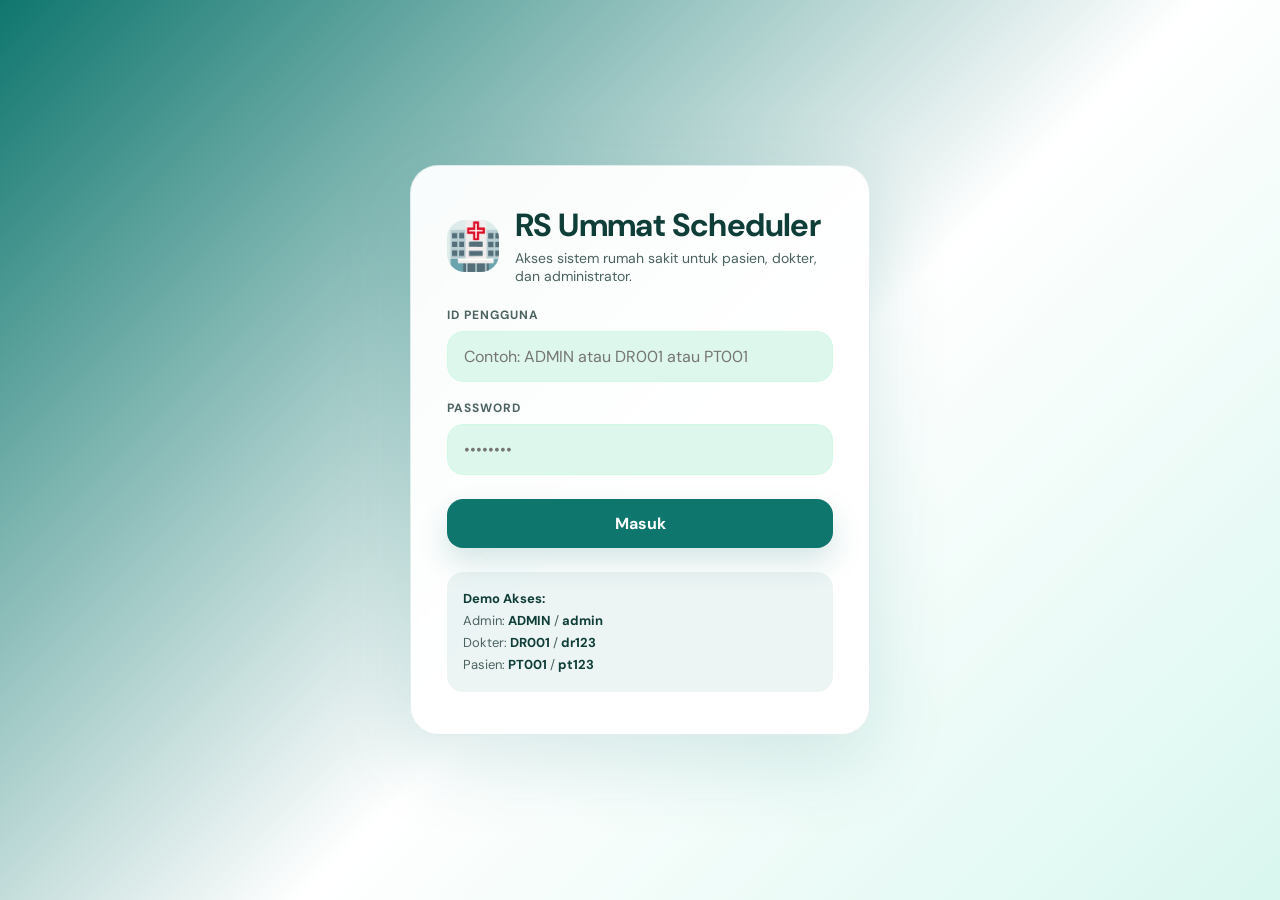
==== commit 18ed4b49: "Update RS Ummat Scheduler redesign and fix login/scroll" ====
--- a/index.html
+++ b/index.html
@@ -1,9 +1,15 @@
-<!DOCTYPE html>
+﻿<!DOCTYPE html>
 <html lang="id">
 <head>
 <meta charset="UTF-8">
 <meta name="viewport" content="width=device-width, initial-scale=1.0">
-<title>LogiCorp — Sistem Manajemen Karyawan</title>
+<meta name="description" content="RS Ummat Scheduler - Sistem manajemen jadwal pasien, dokter, dan admin rumah sakit.">
+<meta name="keywords" content="RS Ummat, rumah sakit, jadwal dokter, pasien, admin, pendaftaran, layanan medis">
+<meta name="author" content="RS Ummat Scheduler">
+<meta name="theme-color" content="#0f766e">
+<link rel="manifest" href="manifest.json">
+<link rel="apple-touch-icon" href="data:image/svg+xml,<svg xmlns='http://www.w3.org/2000/svg' viewBox='0 0 100 100'><text y='.9em' font-size='90'>🏥</text></svg>">
+<title>RS Ummat Scheduler — Sistem Jadwal Rumah Sakit</title>
 <link href="https://fonts.googleapis.com/css2?family=Syne:wght@400;600;700;800&family=DM+Sans:wght@300;400;500;600&display=swap" rel="stylesheet">
 <link rel="stylesheet" href="styles.css">
 </head>
@@ -13,575 +19,355 @@
 <div id="loginPage">
   <div class="login-box">
     <div class="login-logo">
-      <img src="icon logo.jpeg" alt="LogiCorp" class="ico">
+      <img src="data:image/svg+xml,<svg xmlns='http://www.w3.org/2000/svg' viewBox='0 0 100 100'><text y='.9em' font-size='90'>🏥</text></svg>" alt="RS Ummat Scheduler" class="ico">
       <div>
-        <h1>LogiCorp</h1>
-        <p style="font-size:11px;color:var(--muted);margin-top:1px">Logistik & pengiriman</p>
-      </div>
-    </div>
-    <p class="login-sub" style="margin-top:8px">Masuk dengan ID Karyawan dan password Anda</p>
-    <label class="login-label">ID Karyawan</label>
-    <input class="login-input" id="loginId" placeholder="Contoh: EMP001" />
+        <h1>RS Ummat Scheduler</h1>
+        <p class="login-sub">Akses sistem rumah sakit untuk pasien, dokter, dan administrator.</p>
+      </div>
+    </div>
+    <label class="login-label">ID Pengguna</label>
+    <input class="login-input" id="loginId" placeholder="Contoh: ADMIN atau DR001 atau PT001" />
     <label class="login-label">Password</label>
     <input class="login-input" id="loginPass" type="password" placeholder="••••••••" />
-    <button class="login-btn" onclick="doLogin()">Masuk ke Sistem</button>
+    <button class="login-btn" onclick="doLogin()">Masuk</button>
     <div class="login-err" id="loginErr">❌ ID atau password salah. Coba lagi.</div>
     <div class="login-hint">
       <strong>Demo Akses:</strong><br>
-      Admin: <strong>admin</strong> / <strong>admin</strong><br>
-      Karyawan: <strong>EMP001</strong> / <strong>emp123</strong><br>
-      HRD: <strong>HRD001</strong> / <strong>hrd123</strong>
+      Admin: <strong>ADMIN</strong> / <strong>admin</strong><br>
+      Dokter: <strong>DR001</strong> / <strong>dr123</strong><br>
+      Pasien: <strong>PT001</strong> / <strong>pt123</strong>
     </div>
   </div>
 </div>
 
 <!-- APP -->
 <div id="app">
-  <!-- SIDEBAR -->
-  <div class="sidebar">
+  <aside class="sidebar">
     <div class="sidebar-logo">
       <div class="brand">
-        <img src="icon logo.jpeg" alt="LogiCorp" class="ico">
+        <img src="data:image/svg+xml,<svg xmlns='http://www.w3.org/2000/svg' viewBox='0 0 100 100'><text y='.9em' font-size='90'>🏥</text></svg>" alt="RS Ummat" class="ico">
         <div>
-          <h2>LogiCorp</h2>
-          <p>HR Management System</p>
+          <h2>RS Ummat</h2>
+          <p>Scheduler & Operator Klinik</p>
         </div>
       </div>
     </div>
     <div class="sidebar-user">
-      <div class="av" id="sideAv" style="background:var(--accent)">A</div>
+      <div class="av" id="sideAv">A</div>
       <div class="info">
-        <h4 id="sidebarName">Admin</h4>
-        <p id="sidebarRole">Administrator</p>
+        <h4 id="sidebarName">Administrator</h4>
+        <p id="sidebarRole">Admin</p>
       </div>
     </div>
     <nav>
-      <div class="nav-section">Menu Utama</div>
-      <div class="nav-item active" onclick="showPage('dashboard',this)"><span class="ni">📊</span> Dashboard</div>
-      <div class="nav-item" onclick="showPage('profil',this)"><span class="ni">👤</span> Profil Saya</div>
-      <div class="nav-section">Pengelolaan</div>
-      <div class="nav-item" onclick="showPage('karyawan',this)"><span class="ni">👥</span> Data Karyawan</div>
-      <div class="nav-item" onclick="showPage('absensi',this)"><span class="ni">📅</span> Absensi</div>
-      <div class="nav-item" onclick="showPage('gaji',this)"><span class="ni">💰</span> Penggajian</div>
-      <div class="nav-item" onclick="showPage('shift',this)"><span class="ni">🔄</span> Jadwal Shift</div>
-      <div class="nav-section">Administrasi</div>
-      <div class="nav-item" onclick="showPage('sp',this)"><span class="ni">⚠️</span> Surat Pelanggaran <span class="nav-badge">3</span></div>
-      <div class="nav-item" onclick="showPage('chat',this)"><span class="ni">💬</span> Chat HRD <span class="nav-badge">2</span></div>
-      <div class="nav-item" onclick="showPage('laporan',this)"><span class="ni">📋</span> Laporan</div>
+      <div class="nav-section">Menu</div>
+      <div class="nav-item active" data-page="dashboard" onclick="showPage('dashboard', this)"><span class="ni">🏠</span> Dashboard</div>
+      <div class="nav-item" data-page="profil" onclick="showPage('profil', this)"><span class="ni">👤</span> Profil Saya</div>
+      <div class="nav-section">Untuk Pasien</div>
+      <div class="nav-item role-pasien" data-page="pasien" onclick="showPage('pasien', this)"><span class="ni">📝</span> Buat Janji</div>
+      <div class="nav-item role-pasien" data-page="riwayat" onclick="showPage('riwayat', this)"><span class="ni">📋</span> Riwayat Kunjungan</div>
+      <div class="nav-section">Untuk Dokter</div>
+      <div class="nav-item role-dokter" data-page="dokter" onclick="showPage('dokter', this)"><span class="ni">🩺</span> Jadwal Hari Ini</div>
+      <div class="nav-item role-dokter" data-page="antrian" onclick="showPage('antrian', this)"><span class="ni">👨‍⚕️</span> Antrian Pasien</div>
+      <div class="nav-section">Untuk Admin</div>
+      <div class="nav-item role-admin" data-page="admin" onclick="showPage('admin', this)"><span class="ni">⚙️</span> Manajemen</div>
+      <div class="nav-item role-admin" data-page="laporan" onclick="showPage('laporan', this)"><span class="ni">📈</span> Laporan</div>
+      <div class="nav-section">Dukungan</div>
+      <div class="nav-item" data-page="chat" onclick="showPage('chat', this)"><span class="ni">💬</span> Chat RS Ummat</div>
     </nav>
     <div class="sidebar-bottom">
-      <div class="logout-btn" onclick="doLogout()">🚪 Keluar dari Sistem</div>
-    </div>
-  </div>
-
-  <!-- MAIN -->
-  <div class="main">
-    <div class="topbar">
-      <h2 id="pageTitle">Dashboard</h2>
+      <button class="logout-btn" onclick="doLogout()">🚪 Keluar</button>
+    </div>
+  </aside>
+
+  <main class="main">
+    <header class="topbar">
+      <div class="topbar-left">
+        <button class="hamburger" onclick="toggleSidebar()" id="hamburgerMenu"><span></span><span></span><span></span></button>
+        <div>
+          <h2 id="pageTitle">Dashboard</h2>
+          <p id="pageSubtitle">Ringkasan operasional rumah sakit</p>
+        </div>
+      </div>
       <div class="topbar-right">
         <div class="date-badge" id="todayDate"></div>
-        <div class="notif-btn" onclick="alert('3 notifikasi baru')">🔔<div class="notif-dot"></div></div>
-        <div class="av" id="topAv" style="background:var(--accent);cursor:pointer" onclick="showPage('profil',null)">A</div>
-      </div>
-    </div>
-    <div class="content">
-
-      <!-- DASHBOARD -->
-      <div class="page active" id="page-dashboard">
-        <div class="stats-grid">
-          <div class="stat-card orange"><div class="stat-icon">👥</div><div class="stat-val">248</div><div class="stat-label">Total Karyawan</div><div class="stat-change up">↑ 4 bulan ini</div></div>
-          <div class="stat-card green"><div class="stat-icon">✅</div><div class="stat-val">231</div><div class="stat-label">Hadir Hari Ini</div><div class="stat-change up">↑ 93.1% kehadiran</div></div>
-          <div class="stat-card blue"><div class="stat-icon">💰</div><div class="stat-val">Rp 2,4M</div><div class="stat-label">Total Gaji Bulan Ini</div><div class="stat-change down">Belum diproses: 12</div></div>
-          <div class="stat-card red"><div class="stat-icon">⚠️</div><div class="stat-val">7</div><div class="stat-label">SP Aktif</div><div class="stat-change down">↑ 2 minggu ini</div></div>
-        </div>
-        <div class="two-col">
-          <div class="table-card">
-            <div class="table-head"><h3>Karyawan Terbaru</h3><button class="btn btn-ghost btn-sm" onclick="showPage('karyawan',null)">Lihat Semua</button></div>
+        <button class="icon-btn" onclick="showToast('Notifikasi terbaru belum tersedia')">🔔<span class="notif-dot"></span></button>
+        <button class="avatar-btn" onclick="showPage('profil', null)" id="topAv">A</button>
+      </div>
+    </header>
+
+    <section class="content">
+      <section class="page active" id="page-dashboard">
+        <section class="hero-panel">
+          <div class="hero-copy">
+            <p class="eyebrow">RS Ummat</p>
+            <h1>Kelola jadwal pasien dan pelayanan medis dengan cepat.</h1>
+            <p class="hero-text">Dashboard modern untuk mendukung kegiatan rumah sakit: pasien, dokter, hingga administrator.</p>
+            <div class="hero-buttons">
+              <button class="btn btn-primary" onclick="showPage('chat', null)">Konsultasi Dukungan</button>
+              <button class="btn btn-secondary" onclick="showPage('profil', null)">Lihat Profil</button>
+            </div>
+          </div>
+          <div class="hero-cards">
+            <article class="metric-card">
+              <span class="metric-value">42</span>
+              <p>Dokter Terdaftar</p>
+            </article>
+            <article class="metric-card">
+              <span class="metric-value">17</span>
+              <p>Unit Operasi</p>
+            </article>
+            <article class="metric-card">
+              <span class="metric-value">24/7</span>
+              <p>Pelayanan IGD</p>
+            </article>
+          </div>
+        </section>
+
+        <section class="card-grid">
+          <article class="card summary-card">
+            <h3>Ringkasan Hari Ini</h3>
+            <div class="stats-row">
+              <div><strong>18</strong><span>Janji Temu</span></div>
+              <div><strong>6</strong><span>Dokter Aktif</span></div>
+              <div><strong>5</strong><span>Pasien Menunggu</span></div>
+            </div>
+          </article>
+          <article class="card summary-card">
+            <h3>Prioritas</h3>
+            <ul class="bullet-list">
+              <li>Koordinasi ruang rawat inap</li>
+              <li>Verifikasi klaim pasien</li>
+              <li>Susunan jadwal dokter hari ini</li>
+            </ul>
+          </article>
+          <article class="card summary-card">
+            <h3>Keunggulan</h3>
+            <ul class="bullet-list">
+              <li>Antarmuka cepat dan bersih</li>
+              <li>Role-based experience</li>
+              <li>Data operasional terintegrasi</li>
+            </ul>
+          </article>
+        </section>
+      </section>
+
+      <section class="page" id="page-profil">
+        <section class="profile-panel">
+          <div class="profile-card">
+            <div class="profile-avatar" id="profAv">AD</div>
+            <div>
+              <h2 id="profName">Administrator</h2>
+              <p id="profRole">Admin RS Ummat</p>
+              <div class="profile-tags"><span class="tag">Terverifikasi</span><span class="tag tag-soft">Akses Penuh</span></div>
+            </div>
+          </div>
+          <div class="profile-info">
+            <div class="info-row"><span>ID Pengguna</span><span id="profId">ADMIN</span></div>
+            <div class="info-row"><span>Email</span><span id="profEmail">admin@rsummat.id</span></div>
+            <div class="info-row"><span>Unit</span><span id="profDiv">Manajemen RS Ummat</span></div>
+            <div class="info-row"><span>Jabatan</span><span id="profPos">Administrator</span></div>
+          </div>
+        </section>
+      </section>
+
+      <section class="page" id="page-pasien">
+        <section class="page-header">
+          <div>
+            <h3>Pendaftaran Pasien</h3>
+            <p>Ajukan janji temu dengan dokter pilihan dan catat keluhan medis.</p>
+          </div>
+        </section>
+        <article class="card form-card">
+          <div class="form-row">
+            <div class="form-group"><label>Nama</label><input id="bookName" class="form-input" placeholder="Nama lengkap"></div>
+            <div class="form-group"><label>Poli</label><select id="bookPoli" class="form-input"><option>Poli Umum</option><option>Poli Anak</option><option>Poli Gigi</option><option>Poli Mata</option></select></div>
+          </div>
+          <div class="form-row">
+            <div class="form-group"><label>Dokter</label><select id="bookDoctor" class="form-input"><option>dr. Sinta</option><option>dr. Budi</option><option>dr. Fajar</option></select></div>
+            <div class="form-group"><label>Tanggal</label><input id="bookDate" class="form-input" type="date"></div>
+          </div>
+          <div class="form-row">
+            <div class="form-group"><label>Jam</label><select id="bookTime" class="form-input"><option>09:00</option><option>10:30</option><option>13:00</option></select></div>
+            <div class="form-group"><label>Keluhan</label><input id="bookNote" class="form-input" placeholder="Masalah kesehatan singkat"></div>
+          </div>
+          <div class="form-actions"><button class="btn btn-primary" onclick="bookAppointment()">Ajukan Janji</button></div>
+        </article>
+        <section class="card-grid">
+          <article class="card table-card">
+            <h3>Janji Temu Terdekat</h3>
             <table>
-              <thead><tr><th>Karyawan</th><th>Divisi</th><th>Status</th></tr></thead>
-              <tbody>
-                <tr><td><div class="emp-cell"><div class="emp-av" style="background:#3b82f6">BW</div><div><div style="font-weight:600">Budi Wicaksono</div><div style="font-size:11px;color:var(--muted)">EMP244</div></div></div></td><td>Logistik</td><td><span class="badge green">Aktif</span></td></tr>
-                <tr><td><div class="emp-cell"><div class="emp-av" style="background:#10b981">SR</div><div><div style="font-weight:600">Sari Rahayu</div><div style="font-size:11px;color:var(--muted)">EMP245</div></div></div></td><td>Administrasi</td><td><span class="badge green">Aktif</span></td></tr>
-                <tr><td><div class="emp-cell"><div class="emp-av" style="background:#f97316">RH</div><div><div style="font-weight:600">Rudi Hartono</div><div style="font-size:11px;color:var(--muted)">EMP246</div></div></div></td><td>Pengemudi</td><td><span class="badge yellow">Probasi</span></td></tr>
-                <tr><td><div class="emp-cell"><div class="emp-av" style="background:#8b5cf6">IN</div><div><div style="font-weight:600">Indah Nuraini</div><div style="font-size:11px;color:var(--muted)">EMP247</div></div></div></td><td>Gudang</td><td><span class="badge green">Aktif</span></td></tr>
+              <thead><tr><th>Poli</th><th>Dokter</th><th>Tanggal</th><th>Jam</th><th>Status</th></tr></thead>
+              <tbody id="appointmentsBody">
+                <tr><td>Poli Umum</td><td>dr. Sinta</td><td>21 Jun 2026</td><td>09:00</td><td><span class="badge blue">Dikonfirmasi</span></td></tr>
+                <tr><td>Poli Gigi</td><td>dr. Budi</td><td>22 Jun 2026</td><td>10:30</td><td><span class="badge yellow">Menunggu</span></td></tr>
               </tbody>
             </table>
-          </div>
-          <div class="table-card">
-            <div class="table-head"><h3>Aktivitas Terbaru</h3></div>
-            <div class="activity-list">
-              <div class="activity-item"><div class="act-dot" style="background:var(--accent3)"></div><div><div class="act-text"><strong>Eko Prasetyo</strong> telah check-in pukul 07:52</div><div class="act-time">2 menit lalu</div></div></div>
-              <div class="activity-item"><div class="act-dot" style="background:var(--danger)"></div><div><div class="act-text">SP-I diterbitkan untuk <strong>Dian Kusuma</strong></div><div class="act-time">1 jam lalu</div></div></div>
-              <div class="activity-item"><div class="act-dot" style="background:var(--accent2)"></div><div><div class="act-text">Komplain baru dari <strong>Andi Firmansyah</strong> ke HRD</div><div class="act-time">2 jam lalu</div></div></div>
-              <div class="activity-item"><div class="act-dot" style="background:var(--accent)"></div><div><div class="act-text">Gaji bulan Maret diproses untuk <strong>78 karyawan</strong></div><div class="act-time">Kemarin</div></div></div>
-              <div class="activity-item"><div class="act-dot" style="background:var(--accent3)"></div><div><div class="act-text"><strong>4 karyawan baru</strong> bergabung bulan ini</div><div class="act-time">3 hari lalu</div></div></div>
-            </div>
-          </div>
-        </div>
-        <div class="table-card">
-          <div class="table-head"><h3>Absensi Hari Ini — 27 Maret 2026</h3>
-            <div style="display:flex;gap:10px">
-              <span class="badge green">Hadir: 231</span>
-              <span class="badge yellow">Telat: 8</span>
-              <span class="badge red">Absen: 9</span>
-            </div>
-          </div>
+          </article>
+          <article class="card card-soft">
+            <h3>Riwayat Kunjungan</h3>
+            <ul class="bullet-list">
+              <li>17 Jun 2026: Konsultasi Umum</li>
+              <li>02 Mar 2026: Vaksin Influenza</li>
+              <li>12 Feb 2026: Pemeriksaan Gigi</li>
+            </ul>
+          </article>
+        </section>
+      </section>
+
+      <section class="page" id="page-riwayat">
+        <section class="page-header">
+          <div>
+            <h3>Riwayat Kunjungan</h3>
+            <p>Lihat catatan layanan medis dan kunjungan sebelumnya.</p>
+          </div>
+        </section>
+        <article class="card table-card">
+          <h3>Riwayat Kunjungan Pasien</h3>
           <table>
-            <thead><tr><th>Karyawan</th><th>Divisi</th><th>Check-In</th><th>Check-Out</th><th>Status</th></tr></thead>
+            <thead><tr><th>Tanggal</th><th>Poli</th><th>Dokter</th><th>Catatan</th><th>Status</th></tr></thead>
             <tbody>
-              <tr><td><div class="emp-cell"><div class="emp-av" style="background:#f97316">AS</div><div><div style="font-weight:600">Agus Santoso</div><div style="font-size:11px;color:var(--muted)">EMP001</div></div></div></td><td>Pengemudi</td><td>07:45</td><td>16:30</td><td><span class="badge green">Hadir</span></td></tr>
-              <tr><td><div class="emp-cell"><div class="emp-av" style="background:#3b82f6">DP</div><div><div style="font-weight:600">Dewi Putri</div><div style="font-size:11px;color:var(--muted)">EMP012</div></div></div></td><td>Admin</td><td>08:23</td><td>17:05</td><td><span class="badge yellow">Telat</span></td></tr>
-              <tr><td><div class="emp-cell"><div class="emp-av" style="background:#ef4444">FN</div><div><div style="font-weight:600">Fadli Nugroho</div><div style="font-size:11px;color:var(--muted)">EMP034</div></div></div></td><td>Gudang</td><td>—</td><td>—</td><td><span class="badge red">Absen</span></td></tr>
+              <tr><td>17 Jun 2026</td><td>Umum</td><td>dr. Sinta</td><td>Konsultasi umum dan pemeriksaan tekanan darah</td><td><span class="badge green">Selesai</span></td></tr>
+              <tr><td>02 Mar 2026</td><td>Kandungan</td><td>dr. Maya</td><td>Pemeriksaan kehamilan rutin</td><td><span class="badge green">Selesai</span></td></tr>
+              <tr><td>12 Feb 2026</td><td>Gigi</td><td>dr. Budi</td><td>Pembersihan gigi dan penanganan gigi sensitif</td><td><span class="badge green">Selesai</span></td></tr>
             </tbody>
           </table>
-        </div>
-      </div>
-
-      <!-- PROFIL -->
-      <div class="page" id="page-profil">
-        <div class="profile-hero">
-          <div class="profile-av" id="profAv" style="background:var(--accent)">AD</div>
-          <div class="profile-info">
-            <h2 id="profName">Administrator</h2>
-            <p id="profRole">HRD & Administrator Sistem</p>
-            <div class="tags" id="profTags">
-              <span class="badge blue">ADM001</span>
-              <span class="badge green">Aktif</span>
-              <span class="badge orange">Penuh Waktu</span>
-            </div>
-          </div>
-          <div class="profile-stats">
-            <div class="ps"><div class="val">3 th</div><div class="lbl">Masa Kerja</div></div>
-            <div class="ps"><div class="val">97%</div><div class="lbl">Kehadiran</div></div>
-            <div class="ps"><div class="val">0</div><div class="lbl">SP Aktif</div></div>
-          </div>
-        </div>
-        <div class="profile-grid">
-          <div class="info-card">
-            <h3>📋 Informasi Pribadi</h3>
-            <div class="info-row"><span class="key">Nama Lengkap</span><span class="val" id="profFullName">Admin LogiCorp</span></div>
-            <div class="info-row"><span class="key">ID Karyawan</span><span class="val" id="profId">ADM001</span></div>
-            <div class="info-row"><span class="key">Email</span><span class="val" id="profEmail">admin@logicorp.id</span></div>
-            <div class="info-row"><span class="key">No. HP</span><span class="val">+62 812-3456-7890</span></div>
-            <div class="info-row"><span class="key">Tanggal Lahir</span><span class="val">15 Agustus 1990</span></div>
-            <div class="info-row"><span class="key">Alamat</span><span class="val">Semarang, Jawa Tengah, Indonesia</span></div>
-          </div>
-          <div class="info-card">
-            <h3>🏢 Informasi Pekerjaan</h3>
-            <div class="info-row"><span class="key">Divisi</span><span class="val" id="profDiv">Manajemen</span></div>
-            <div class="info-row"><span class="key">Jabatan</span><span class="val" id="profPos">Administrator</span></div>
-            <div class="info-row"><span class="key">Tanggal Masuk</span><span class="val">1 April 2023</span></div>
-            <div class="info-row"><span class="key">Tipe Kontrak</span><span class="val">Karyawan Tetap</span></div>
-            <div class="info-row"><span class="key">Shift</span><span class="val">Pagi (07:00 - 16:00)</span></div>
-            <div class="info-row"><span class="key">Gaji Pokok</span><span class="val" id="profSalary">Rp 8.500.000</span></div>
-          </div>
-          <div class="info-card">
-            <h3>📈 Rekap Absensi Bulan Ini</h3>
-            <div class="info-row"><span class="key">Hadir</span><span class="val" style="color:var(--accent3)">20 hari</span></div>
-            <div class="info-row"><span class="key">Izin</span><span class="val" style="color:var(--accent2)">1 hari</span></div>
-            <div class="info-row"><span class="key">Sakit</span><span class="val" style="color:var(--warn)">0 hari</span></div>
-            <div class="info-row"><span class="key">Telat</span><span class="val" style="color:var(--accent)">2 kali</span></div>
-            <div class="info-row"><span class="key">Absen Tanpa Ket.</span><span class="val" style="color:var(--danger)">0 hari</span></div>
-            <div class="info-row"><span class="key">Total Jam Kerja</span><span class="val">168 jam</span></div>
-          </div>
-          <div class="info-card">
-            <h3>⚠️ Riwayat SP</h3>
-            <div style="text-align:center;padding:20px;color:var(--muted)">
-              <div style="font-size:40px;margin-bottom:8px">✅</div>
-              <div>Tidak ada catatan pelanggaran</div>
-            </div>
-          </div>
-        </div>
-      </div>
-
-      <!-- KARYAWAN -->
-      <div class="page" id="page-karyawan">
-        <div style="display:flex;gap:10px;margin-bottom:20px;align-items:center;flex-wrap:wrap">
-          <input class="search-box" style="width:250px" placeholder="🔍 Cari nama atau ID karyawan..." oninput="filterTable(this,'empTable')">
-          <select class="select-box" onchange="filterByDivisi(this)">
-            <option value="">Semua Divisi</option>
-            <option>Logistik</option><option>Pengemudi</option><option>Gudang</option>
-            <option>Administrasi</option><option>Manajemen</option>
-          </select>
-          <button class="btn btn-primary" onclick="openModal('addEmpModal')">+ Tambah Karyawan</button>
-        </div>
-        <div class="table-card">
-          <div class="table-head"><h3>Data Karyawan (248 orang)</h3></div>
-          <table id="empTable">
-            <thead><tr><th>Karyawan</th><th>Divisi</th><th>Jabatan</th><th>Shift</th><th>Status</th><th>Aksi</th></tr></thead>
+        </article>
+      </section>
+
+      <section class="page" id="page-antrian">
+        <section class="page-header">
+          <div>
+            <h3>Antrian Pasien</h3>
+            <p>Periksa pasien terdekat dan kelola antrian dokter.</p>
+          </div>
+        </section>
+        <article class="card table-card">
+          <h3>Antrian Hari Ini</h3>
+          <table>
+            <thead><tr><th>Pasien</th><th>Poli</th><th>Jam</th><th>Status</th><th>Aksi</th></tr></thead>
             <tbody>
-              <tr><td><div class="emp-cell"><div class="emp-av" style="background:#f97316">AS</div><div><div style="font-weight:600">Agus Santoso</div><div style="font-size:11px;color:var(--muted)">EMP001</div></div></div></td><td>Pengemudi</td><td>Driver Senior</td><td>Pagi</td><td><span class="badge green">Aktif</span></td><td><button class="btn btn-ghost btn-sm" onclick="viewEmp('Agus Santoso')">Detail</button></td></tr>
-              <tr><td><div class="emp-cell"><div class="emp-av" style="background:#3b82f6">SR</div><div><div style="font-weight:600">Siti Rahmawati</div><div style="font-size:11px;color:var(--muted)">EMP002</div></div></div></td><td>Administrasi</td><td>Staff Admin</td><td>Pagi</td><td><span class="badge green">Aktif</span></td><td><button class="btn btn-ghost btn-sm" onclick="viewEmp('Siti Rahmawati')">Detail</button></td></tr>
-              <tr><td><div class="emp-cell"><div class="emp-av" style="background:#10b981">BW</div><div><div style="font-weight:600">Bambang Widodo</div><div style="font-size:11px;color:var(--muted)">EMP003</div></div></div></td><td>Gudang</td><td>Supervisor</td><td>Malam</td><td><span class="badge green">Aktif</span></td><td><button class="btn btn-ghost btn-sm" onclick="viewEmp('Bambang Widodo')">Detail</button></td></tr>
-              <tr><td><div class="emp-cell"><div class="emp-av" style="background:#8b5cf6">MP</div><div><div style="font-weight:600">Maya Puspitasari</div><div style="font-size:11px;color:var(--muted)">EMP004</div></div></div></td><td>Logistik</td><td>Koordinator</td><td>Siang</td><td><span class="badge green">Aktif</span></td><td><button class="btn btn-ghost btn-sm" onclick="viewEmp('Maya Puspitasari')">Detail</button></td></tr>
-              <tr><td><div class="emp-cell"><div class="emp-av" style="background:#ef4444">DK</div><div><div style="font-weight:600">Dian Kusuma</div><div style="font-size:11px;color:var(--muted)">EMP005</div></div></div></td><td>Pengemudi</td><td>Driver</td><td>Siang</td><td><span class="badge yellow">Probasi</span></td><td><button class="btn btn-ghost btn-sm" onclick="viewEmp('Dian Kusuma')">Detail</button></td></tr>
-              <tr><td><div class="emp-cell"><div class="emp-av" style="background:#06b6d4">HF</div><div><div style="font-weight:600">Hendra Firmansyah</div><div style="font-size:11px;color:var(--muted)">EMP006</div></div></div></td><td>Manajemen</td><td>Manajer Operasional</td><td>Pagi</td><td><span class="badge green">Aktif</span></td><td><button class="btn btn-ghost btn-sm" onclick="viewEmp('Hendra Firmansyah')">Detail</button></td></tr>
-              <tr><td><div class="emp-cell"><div class="emp-av" style="background:#f59e0b">NR</div><div><div style="font-weight:600">Novi Ratnasari</div><div style="font-size:11px;color:var(--muted)">EMP007</div></div></div></td><td>Administrasi</td><td>Receptionist</td><td>Pagi</td><td><span class="badge red">Non-Aktif</span></td><td><button class="btn btn-ghost btn-sm" onclick="viewEmp('Novi Ratnasari')">Detail</button></td></tr>
+              <tr><td>Rudi Pratama</td><td>Umum</td><td>09:30</td><td><span class="badge yellow">Menunggu</span></td><td><button class="btn btn-secondary btn-sm" onclick="markNextPatient()">Proses</button></td></tr>
+              <tr><td>Indah Susanti</td><td>Mata</td><td>10:15</td><td><span class="badge yellow">Menunggu</span></td><td><button class="btn btn-secondary btn-sm" onclick="markNextPatient()">Proses</button></td></tr>
             </tbody>
           </table>
-        </div>
-      </div>
-
-      <!-- ABSENSI -->
-      <div class="page" id="page-absensi">
-        <div style="display:flex;gap:10px;margin-bottom:20px;align-items:center">
-          <select class="select-box" onchange="updateMonth(this)">
-            <option>Maret 2026</option><option>Februari 2026</option><option>Januari 2026</option>
-          </select>
-          <input class="search-box" style="width:220px" placeholder="🔍 Cari karyawan...">
-          <button class="btn btn-primary" onclick="showToast('Laporan absensi diunduh!')">📥 Export Excel</button>
-        </div>
-        <div class="table-card" style="margin-bottom:16px;padding:20px">
-          <h3 style="font-family:'Syne',sans-serif;font-weight:700;margin-bottom:12px">📅 Kalender Absensi — Maret 2026</h3>
-          <div class="legend">
-            <div class="leg"><div class="leg-dot" style="background:var(--accent3)"></div>Hadir</div>
-            <div class="leg"><div class="leg-dot" style="background:var(--warn)"></div>Telat</div>
-            <div class="leg"><div class="leg-dot" style="background:var(--danger)"></div>Absen</div>
-            <div class="leg"><div class="leg-dot" style="background:var(--accent2)"></div>Izin/Sakit</div>
-            <div class="leg"><div class="leg-dot" style="background:var(--bg2)"></div>Libur</div>
-          </div>
-          <div class="attend-grid">
-            <div class="day-header">Sen</div><div class="day-header">Sel</div><div class="day-header">Rab</div>
-            <div class="day-header">Kam</div><div class="day-header">Jum</div><div class="day-header">Sab</div><div class="day-header">Min</div>
-            <!-- Week 1 -->
-            <div class="day-cell empty"></div><div class="day-cell empty"></div><div class="day-cell empty"></div><div class="day-cell empty"></div><div class="day-cell empty"></div><div class="day-cell weekend">1</div><div class="day-cell weekend">2</div>
-            <!-- Week 2 -->
-            <div class="day-cell hadir">3</div><div class="day-cell hadir">4</div><div class="day-cell hadir">5</div><div class="day-cell hadir">6</div><div class="day-cell hadir">7</div><div class="day-cell weekend">8</div><div class="day-cell weekend">9</div>
-            <!-- Week 3 -->
-            <div class="day-cell hadir">10</div><div class="day-cell telat">11</div><div class="day-cell hadir">12</div><div class="day-cell izin">13</div><div class="day-cell hadir">14</div><div class="day-cell weekend">15</div><div class="day-cell weekend">16</div>
-            <!-- Week 4 -->
-            <div class="day-cell hadir">17</div><div class="day-cell hadir">18</div><div class="day-cell hadir">19</div><div class="day-cell hadir">20</div><div class="day-cell hadir">21</div><div class="day-cell weekend">22</div><div class="day-cell weekend">23</div>
-            <!-- Week 5 -->
-            <div class="day-cell hadir">24</div><div class="day-cell hadir">25</div><div class="day-cell hadir">26</div><div class="day-cell hadir" style="border:2px solid var(--accent)">27</div><div class="day-cell empty">28</div><div class="day-cell weekend">29</div><div class="day-cell weekend">30</div>
-            <div class="day-cell empty">31</div>
-          </div>
-        </div>
-        <div class="table-card">
-          <div class="table-head"><h3>Rekap Absensi Per Karyawan</h3></div>
-          <table>
-            <thead><tr><th>Karyawan</th><th>Hadir</th><th>Telat</th><th>Izin</th><th>Sakit</th><th>Absen</th><th>%</th><th>Aksi</th></tr></thead>
-            <tbody>
-              <tr><td><div class="emp-cell"><div class="emp-av" style="background:#f97316">AS</div><strong>Agus Santoso</strong></div></td><td style="color:var(--accent3)">20</td><td style="color:var(--warn)">1</td><td style="color:var(--accent2)">1</td><td>0</td><td style="color:var(--danger)">0</td><td><span class="badge green">95%</span></td><td><button class="btn btn-ghost btn-sm">Detail</button></td></tr>
-              <tr><td><div class="emp-cell"><div class="emp-av" style="background:#3b82f6">SR</div><strong>Siti Rahmawati</strong></div></td><td style="color:var(--accent3)">18</td><td style="color:var(--warn)">3</td><td style="color:var(--accent2)">0</td><td>1</td><td style="color:var(--danger)">0</td><td><span class="badge blue">86%</span></td><td><button class="btn btn-ghost btn-sm">Detail</button></td></tr>
-              <tr><td><div class="emp-cell"><div class="emp-av" style="background:#ef4444">DK</div><strong>Dian Kusuma</strong></div></td><td style="color:var(--accent3)">15</td><td style="color:var(--warn)">4</td><td style="color:var(--accent2)">2</td><td>0</td><td style="color:var(--danger)">1</td><td><span class="badge orange">71%</span></td><td><button class="btn btn-ghost btn-sm">Detail</button></td></tr>
-            </tbody>
-          </table>
-        </div>
-      </div>
-
-      <!-- GAJI -->
-      <div class="page" id="page-gaji">
-        <div class="salary-filter">
-          <select class="select-box"><option>Maret 2026</option><option>Februari 2026</option></select>
-          <select class="select-box"><option>Semua Divisi</option><option>Logistik</option><option>Pengemudi</option></select>
-          <button class="btn btn-primary" onclick="showToast('Slip gaji dikirim ke email karyawan!')">📧 Kirim Slip Gaji</button>
-          <button class="btn btn-ghost" onclick="showToast('Laporan gaji diunduh!')">📥 Export</button>
-        </div>
-        <div class="salary-summary">
-          <div class="sal-card"><h4>Total Pengeluaran Gaji</h4><div class="amount">Rp 2.487.500.000</div><div style="font-size:12px;color:var(--muted);margin-top:4px">248 karyawan</div></div>
-          <div class="sal-card"><h4>Rata-rata Gaji</h4><div class="amount orange">Rp 10.030.000</div></div>
-          <div class="sal-card"><h4>Belum Diproses</h4><div class="amount green">12 karyawan</div></div>
-        </div>
-        <div class="table-card">
-          <div class="table-head"><h3>Detail Penggajian Karyawan</h3><button class="btn btn-primary btn-sm" onclick="openModal('payModal')">+ Input Gaji</button></div>
-          <table>
-            <thead><tr><th>Karyawan</th><th>Gaji Pokok</th><th>Tunjangan</th><th>Lembur</th><th>Potongan</th><th>Total</th><th>Status</th><th>Slip</th></tr></thead>
-            <tbody>
-              <tr><td><div class="emp-cell"><div class="emp-av" style="background:#f97316">AS</div><strong>Agus Santoso</strong></div></td><td>Rp 5.500.000</td><td>Rp 750.000</td><td>Rp 300.000</td><td>Rp 220.000</td><td style="font-weight:700;color:var(--accent3)">Rp 6.330.000</td><td><span class="badge green">Lunas</span></td><td><button class="btn btn-ghost btn-sm" onclick="showSlip('Agus Santoso')">📄 Lihat</button></td></tr>
-              <tr><td><div class="emp-cell"><div class="emp-av" style="background:#3b82f6">SR</div><strong>Siti Rahmawati</strong></div></td><td>Rp 4.200.000</td><td>Rp 500.000</td><td>Rp 0</td><td>Rp 168.000</td><td style="font-weight:700;color:var(--accent3)">Rp 4.532.000</td><td><span class="badge green">Lunas</span></td><td><button class="btn btn-ghost btn-sm" onclick="showSlip('Siti Rahmawati')">📄 Lihat</button></td></tr>
-              <tr><td><div class="emp-cell"><div class="emp-av" style="background:#10b981">BW</div><strong>Bambang Widodo</strong></div></td><td>Rp 6.800.000</td><td>Rp 1.200.000</td><td>Rp 450.000</td><td>Rp 272.000</td><td style="font-weight:700;color:var(--accent3)">Rp 8.178.000</td><td><span class="badge yellow">Pending</span></td><td><button class="btn btn-ghost btn-sm">📄 Lihat</button></td></tr>
-              <tr><td><div class="emp-cell"><div class="emp-av" style="background:#ef4444">DK</div><strong>Dian Kusuma</strong></div></td><td>Rp 4.000.000</td><td>Rp 300.000</td><td>Rp 0</td><td>Rp 400.000</td><td style="font-weight:700;color:var(--accent)">Rp 3.900.000</td><td><span class="badge red">Ditahan</span></td><td><button class="btn btn-ghost btn-sm">📄 Lihat</button></td></tr>
-            </tbody>
-          </table>
-        </div>
-      </div>
-
-      <!-- JADWAL SHIFT -->
-      <div class="page" id="page-shift">
-        <div style="display:flex;gap:10px;margin-bottom:20px;align-items:center">
-          <select class="select-box"><option>Minggu ini (24-30 Mar)</option><option>Minggu depan</option></select>
-          <button class="btn btn-primary" onclick="openModal('shiftModal')">+ Atur Jadwal</button>
-        </div>
-        <div class="table-card" style="padding:20px;margin-bottom:16px">
-          <h3 style="font-family:'Syne',sans-serif;font-weight:700;margin-bottom:16px">Jadwal Shift Minggu Ini</h3>
-          <div style="display:flex;gap:16px;margin-bottom:16px;flex-wrap:wrap">
-            <div class="leg"><div class="leg-dot" style="background:var(--accent3)"></div>Shift Pagi (07:00-15:00)</div>
-            <div class="leg"><div class="leg-dot" style="background:var(--accent)"></div>Shift Siang (15:00-23:00)</div>
-            <div class="leg"><div class="leg-dot" style="background:var(--accent2)"></div>Shift Malam (23:00-07:00)</div>
-          </div>
-          <div class="shift-grid">
-            <div class="shift-day"><h4>SENIN 24</h4>
-              <div class="shift-slot pagi"><div class="time">07:00-15:00</div><div class="name">Agus S.</div></div>
-              <div class="shift-slot pagi"><div class="time">07:00-15:00</div><div class="name">Siti R.</div></div>
-              <div class="shift-slot malam"><div class="time">23:00-07:00</div><div class="name">Bambang W.</div></div>
-            </div>
-            <div class="shift-day"><h4>SELASA 25</h4>
-              <div class="shift-slot pagi"><div class="time">07:00-15:00</div><div class="name">Agus S.</div></div>
-              <div class="shift-slot siang"><div class="time">15:00-23:00</div><div class="name">Dian K.</div></div>
-            </div>
-            <div class="shift-day"><h4>RABU 26</h4>
-              <div class="shift-slot pagi"><div class="time">07:00-15:00</div><div class="name">Maya P.</div></div>
-              <div class="shift-slot malam"><div class="time">23:00-07:00</div><div class="name">Bambang W.</div></div>
-            </div>
-            <div class="shift-day"><h4>KAMIS 27</h4>
-              <div class="shift-slot pagi"><div class="time">07:00-15:00</div><div class="name">Agus S.</div></div>
-              <div class="shift-slot pagi"><div class="time">07:00-15:00</div><div class="name">Siti R.</div></div>
-              <div class="shift-slot siang"><div class="time">15:00-23:00</div><div class="name">Dian K.</div></div>
-            </div>
-            <div class="shift-day"><h4>JUMAT 28</h4>
-              <div class="shift-slot pagi"><div class="time">07:00-15:00</div><div class="name">Maya P.</div></div>
-              <div class="shift-slot malam"><div class="time">23:00-07:00</div><div class="name">Bambang W.</div></div>
-            </div>
-            <div class="shift-day" style="opacity:.5"><h4>SABTU 29</h4><div style="font-size:11px;color:var(--muted);text-align:center;padding:10px">Libur</div></div>
-            <div class="shift-day" style="opacity:.5"><h4>MINGGU 30</h4><div style="font-size:11px;color:var(--muted);text-align:center;padding:10px">Libur</div></div>
-          </div>
-        </div>
-      </div>
-
-      <!-- SP -->
-      <div class="page" id="page-sp">
-        <div style="display:flex;justify-content:space-between;align-items:center;margin-bottom:20px">
-          <div style="display:flex;gap:8px">
-            <span class="badge yellow" style="font-size:13px;padding:6px 14px">SP-I: 4 aktif</span>
-            <span class="badge orange" style="font-size:13px;padding:6px 14px">SP-II: 2 aktif</span>
-            <span class="badge red" style="font-size:13px;padding:6px 14px">SP-III: 1 aktif</span>
-          </div>
-          <button class="btn btn-primary" onclick="openModal('spModal')">+ Buat SP Baru</button>
-        </div>
-        <div class="sp-grid">
-          <div class="sp-card">
-            <div class="sp-level"><span class="sp-badge sp1">SP-I</span><span style="font-size:11px;color:var(--muted)">15 Mar 2026</span></div>
-            <div class="sp-name">Dian Kusuma (EMP005)</div>
-            <div class="sp-reason">Keterlambatan berulang lebih dari 4 kali dalam 1 bulan. Karyawan telah diperingatkan secara lisan sebanyak 2 kali sebelumnya.</div>
-            <div class="sp-footer"><span>Pengemudi • Divisi Operasional</span><button class="btn btn-ghost btn-sm">Detail</button></div>
-          </div>
-          <div class="sp-card">
-            <div class="sp-level"><span class="sp-badge sp1">SP-I</span><span style="font-size:11px;color:var(--muted)">12 Mar 2026</span></div>
-            <div class="sp-name">Fadli Nugroho (EMP034)</div>
-            <div class="sp-reason">Tidak hadir tanpa keterangan selama 2 hari berturut-turut tanpa memberikan konfirmasi kepada atasan.</div>
-            <div class="sp-footer"><span>Gudang • Divisi Operasional</span><button class="btn btn-ghost btn-sm">Detail</button></div>
-          </div>
-          <div class="sp-card">
-            <div class="sp-level"><span class="sp-badge sp2">SP-II</span><span style="font-size:11px;color:var(--muted)">5 Mar 2026</span></div>
-            <div class="sp-name">Rian Setiawan (EMP089)</div>
-            <div class="sp-reason">Pengulangan pelanggaran setelah SP-I (keterlambatan + tidak mematuhi SOP bongkar muat barang). SP-I diterbitkan Januari 2026.</div>
-            <div class="sp-footer"><span>Logistik • Divisi Gudang</span><button class="btn btn-ghost btn-sm">Detail</button></div>
-          </div>
-          <div class="sp-card">
-            <div class="sp-level"><span class="sp-badge sp1">SP-I</span><span style="font-size:11px;color:var(--muted)">20 Feb 2026</span></div>
-            <div class="sp-name">Wati Susilowati (EMP112)</div>
-            <div class="sp-reason">Menggunakan handphone saat jam kerja berlangsung dan tidak mematuhi teguran supervisor di lapangan.</div>
-            <div class="sp-footer"><span>Admin • Divisi Administrasi</span><button class="btn btn-ghost btn-sm">Detail</button></div>
-          </div>
-          <div class="sp-card">
-            <div class="sp-level"><span class="sp-badge sp2">SP-II</span><span style="font-size:11px;color:var(--muted)">1 Feb 2026</span></div>
-            <div class="sp-name">Joko Susanto (EMP067)</div>
-            <div class="sp-reason">Mengendarai kendaraan perusahaan dalam kondisi melebihi batas kecepatan dan menyebabkan insiden minor di area gudang.</div>
-            <div class="sp-footer"><span>Pengemudi • Divisi Operasional</span><button class="btn btn-ghost btn-sm">Detail</button></div>
-          </div>
-          <div class="sp-card">
-            <div class="sp-level"><span class="sp-badge sp3">SP-III</span><span style="font-size:11px;color:var(--muted)">15 Jan 2026</span></div>
-            <div class="sp-name">Heri Kurniawan (EMP023)</div>
-            <div class="sp-reason">Pelanggaran berat: terbukti mengambil barang inventaris perusahaan untuk kepentingan pribadi. Dalam proses PHK.</div>
-            <div class="sp-footer"><span>Gudang • Divisi Operasional</span><button class="btn btn-danger btn-sm">Proses PHK</button></div>
-          </div>
-        </div>
-      </div>
-
-      <!-- CHAT HRD -->
-      <div class="page" id="page-chat">
-        <div class="chat-container">
-          <div class="chat-list">
-            <div class="chat-list-head">
-              <h3>💬 Pesan ke HRD</h3>
-              <p>Komplain, pertanyaan, saran</p>
-            </div>
-            <div class="chat-item active" onclick="switchChat('hrd')">
-              <div class="av" style="background:var(--accent);width:36px;height:36px;font-size:14px;flex-shrink:0">HR</div>
-              <div class="chat-item-info">
-                <h4>Tim HRD</h4>
-                <p>Baik, kami akan segera proses...</p>
-                <div class="time">10:42</div>
-              </div>
-            </div>
-            <div class="chat-item" onclick="switchChat('gaji')">
-              <div class="av" style="background:var(--accent3);width:36px;height:36px;font-size:14px;flex-shrink:0">💰</div>
-              <div class="chat-item-info">
-                <h4>Pertanyaan Gaji</h4>
-                <p>Slip gaji Februari belum...</p>
-                <div class="time">Kemarin</div>
-              </div>
-              <div class="chat-unread">2</div>
-            </div>
-            <div class="chat-item" onclick="switchChat('cuti')">
-              <div class="av" style="background:var(--accent2);width:36px;height:36px;font-size:14px;flex-shrink:0">📅</div>
-              <div class="chat-item-info">
-                <h4>Pengajuan Cuti</h4>
-                <p>Cuti saya sudah disetujui?</p>
-                <div class="time">25 Mar</div>
-              </div>
-            </div>
-          </div>
+        </article>
+      </section>
+
+      <section class="page" id="page-dokter">
+        <section class="page-header">
+          <div>
+            <h3>Jadwal Dokter</h3>
+            <p>Ringkasan jadwal konsultasi serta lama antrian pasien.</p>
+          </div>
+        </section>
+        <section class="card-grid">
+          <article class="card table-card">
+            <h3>Jadwal Praktek</h3>
+            <table>
+              <thead><tr><th>Jam</th><th>Poli</th><th>Pasien</th><th>Status</th></tr></thead>
+              <tbody>
+                <tr><td>08:00</td><td>Umum</td><td>Ayu P.</td><td><span class="badge green">Datang</span></td></tr>
+                <tr><td>09:30</td><td>Mata</td><td>Rudi P.</td><td><span class="badge yellow">Menunggu</span></td></tr>
+                <tr><td>11:00</td><td>Gigi</td><td>Sari W.</td><td><span class="badge blue">Diperiksa</span></td></tr>
+              </tbody>
+            </table>
+          </article>
+          <article class="card card-soft">
+            <h3>Catatan Dokter</h3>
+            <ul class="bullet-list">
+              <li>Periksa ulang pasien hipertensi di jam 13:00.</li>
+              <li>Update resep sebelum pasien pulang.</li>
+              <li>Jaga komunikasi dengan perawat ruang IGD.</li>
+            </ul>
+          </article>
+        </section>
+      </section>
+
+      <section class="page" id="page-admin">
+        <section class="page-header">
+          <div>
+            <h3>Manajemen Rumah Sakit</h3>
+            <p>Kontrol operasi medis, staf, dan layanan klinik dari panel ini.</p>
+          </div>
+        </section>
+        <section class="card-grid">
+          <article class="card table-card">
+            <h3>Dokter Aktif</h3>
+            <table>
+              <thead><tr><th>Nama</th><th>Poli</th><th>Shift</th><th>Status</th></tr></thead>
+              <tbody>
+                <tr><td>dr. Sinta A.</td><td>Umum</td><td>Pagi</td><td><span class="badge green">Aktif</span></td></tr>
+                <tr><td>dr. Budi S.</td><td>Gigi</td><td>Siang</td><td><span class="badge yellow">On-Call</span></td></tr>
+                <tr><td>dr. Fajar R.</td><td>Mata</td><td>Pagi</td><td><span class="badge green">Aktif</span></td></tr>
+              </tbody>
+            </table>
+            <div class="form-actions"><button class="btn btn-primary" onclick="showToast('Dokter baru ditambahkan')">Tambah Dokter</button></div>
+          </article>
+          <article class="card card-soft">
+            <h3>Unit Medis</h3>
+            <ul class="bullet-list">
+              <li>IGD 24 jam</li>
+              <li>Poli Spesialis lengkap</li>
+              <li>Ruang rawat inap dan VIP</li>
+            </ul>
+            <button class="btn btn-secondary" onclick="showToast('Unit diperbarui')">Perbarui Unit</button>
+          </article>
+        </section>
+      </section>
+
+      <section class="page" id="page-laporan">
+        <section class="page-header">
+          <div>
+            <h3>Laporan & Analisis</h3>
+            <p>Data operasional dan indikator layanan rumah sakit.</p>
+          </div>
+        </section>
+        <section class="report-grid">
+          <article class="report-card"><h4>Utilisasi</h4><p class="report-value">88%</p><div class="report-track"><div class="report-fill" style="width:88%"></div></div></article>
+          <article class="report-card"><h4>Waktu Tunggu</h4><p class="report-value">18 menit</p><div class="report-track"><div class="report-fill report-fill-alt" style="width:45%"></div></div></article>
+          <article class="report-card"><h4>Kepuasan</h4><p class="report-value">92%</p><div class="report-track"><div class="report-fill" style="width:92%"></div></div></article>
+        </section>
+      </section>
+
+      <section class="page" id="page-chat">
+        <section class="chat-panel">
+          <aside class="chat-sidebar">
+            <div class="chat-sidebar-title"><h3>Chat RS Ummat</h3><p>Kirim pesan untuk dukungan rumah sakit.</p></div>
+            <div class="chat-contact active">Tim Layanan</div>
+          </aside>
           <div class="chat-main">
-            <div class="chat-header">
-              <div class="av" style="background:var(--accent);width:36px;height:36px;font-size:14px">HR</div>
-              <div>
-                <h4>Tim HRD LogiCorp</h4>
-                <p><span class="status-dot"></span> Online</p>
-              </div>
-            </div>
             <div class="chat-messages" id="chatMessages">
-              <div class="chat-msg theirs">
-                <div class="msg-tag">KOMPLAIN</div>
-                <div class="bubble">Selamat pagi! Dengan HRD LogiCorp. Ada yang bisa kami bantu?</div>
-                <div class="meta">Tim HRD • 09:00</div>
-              </div>
-              <div class="chat-msg mine">
-                <div class="bubble">Selamat pagi. Saya ingin menanyakan mengenai tunjangan transportasi saya yang belum masuk di slip gaji bulan Maret.</div>
-                <div class="meta">Anda • 09:15</div>
-              </div>
-              <div class="chat-msg theirs">
-                <div class="bubble">Terima kasih sudah menghubungi kami. Bisa disebutkan ID karyawan Bapak/Ibu? Kami akan segera cek ke bagian payroll.</div>
-                <div class="meta">Tim HRD • 09:18</div>
-              </div>
-              <div class="chat-msg mine">
-                <div class="bubble">ID saya EMP001, nama Agus Santoso. Tunjangan transportasi harusnya Rp 500.000 tapi tidak ada di slip.</div>
-                <div class="meta">Anda • 09:20</div>
-              </div>
-              <div class="chat-msg theirs">
-                <div class="bubble">Baik Pak Agus, kami sudah catat. Tim payroll sedang kami hubungi. Akan ada konfirmasi dalam 1x24 jam kerja. Mohon bersabar 🙏</div>
-                <div class="meta">Tim HRD • 10:42</div>
-              </div>
-            </div>
-            <div class="chat-input">
-              <select class="select-box" style="width:130px;padding:8px 10px;font-size:12px">
-                <option>💬 Umum</option>
-                <option>💰 Gaji</option>
-                <option>📅 Cuti/Izin</option>
-                <option>⚠️ SP</option>
-                <option>🔧 Lainnya</option>
-              </select>
-              <input id="chatInput" placeholder="Ketik pesan..." onkeypress="if(event.key==='Enter')sendChat()">
-              <button class="send-btn" onclick="sendChat()">➤</button>
-            </div>
-          </div>
-        </div>
-      </div>
-
-      <!-- LAPORAN -->
-      <div class="page" id="page-laporan">
-        <div style="display:flex;gap:10px;margin-bottom:20px">
-          <select class="select-box"><option>Maret 2026</option><option>Q1 2026</option></select>
-          <button class="btn btn-primary" onclick="showToast('Laporan diekspor ke PDF!')">📥 Export PDF</button>
-        </div>
-        <div class="stats-grid" style="margin-bottom:20px">
-          <div class="stat-card orange"><div class="stat-icon">📦</div><div class="stat-val">1.247</div><div class="stat-label">Pengiriman Selesai</div><div class="stat-change up">↑ 12% bulan lalu</div></div>
-          <div class="stat-card green"><div class="stat-icon">⏱️</div><div class="stat-val">98.2%</div><div class="stat-label">Ketepatan Waktu</div><div class="stat-change up">↑ 0.8% bulan lalu</div></div>
-          <div class="stat-card blue"><div class="stat-icon">🚛</div><div class="stat-val">42</div><div class="stat-label">Armada Aktif</div><div class="stat-change up">Utilisasi: 87%</div></div>
-          <div class="stat-card red"><div class="stat-icon">🔧</div><div class="stat-val">3</div><div class="stat-label">Insiden Keselamatan</div><div class="stat-change down">↑ 1 dari bulan lalu</div></div>
-        </div>
-        <div class="report-grid">
-          <div class="rep-card">
-            <h4>📊 Kehadiran Per Divisi</h4>
-            <div class="bar-row"><div class="bar-label">Logistik</div><div class="bar-track"><div class="bar-fill" style="width:94%;background:var(--accent3)"></div></div><div class="bar-val">94%</div></div>
-            <div class="bar-row"><div class="bar-label">Pengemudi</div><div class="bar-track"><div class="bar-fill" style="width:89%;background:var(--accent2)"></div></div><div class="bar-val">89%</div></div>
-            <div class="bar-row"><div class="bar-label">Gudang</div><div class="bar-track"><div class="bar-fill" style="width:91%;background:var(--accent)"></div></div><div class="bar-val">91%</div></div>
-            <div class="bar-row"><div class="bar-label">Administrasi</div><div class="bar-track"><div class="bar-fill" style="width:97%;background:var(--warn)"></div></div><div class="bar-val">97%</div></div>
-            <div class="bar-row"><div class="bar-label">Manajemen</div><div class="bar-track"><div class="bar-fill" style="width:100%;background:var(--accent3)"></div></div><div class="bar-val">100%</div></div>
-          </div>
-          <div class="rep-card">
-            <h4>💰 Distribusi Penggajian</h4>
-            <div class="bar-row"><div class="bar-label">Gaji Pokok</div><div class="bar-track"><div class="bar-fill" style="width:78%;background:var(--accent2)"></div></div><div class="bar-val">78%</div></div>
-            <div class="bar-row"><div class="bar-label">Tunjangan</div><div class="bar-track"><div class="bar-fill" style="width:14%;background:var(--accent3)"></div></div><div class="bar-val">14%</div></div>
-            <div class="bar-row"><div class="bar-label">Lembur</div><div class="bar-track"><div class="bar-fill" style="width:6%;background:var(--accent)"></div></div><div class="bar-val">6%</div></div>
-            <div class="bar-row"><div class="bar-label">Potongan</div><div class="bar-track"><div class="bar-fill" style="width:4%;background:var(--danger)"></div></div><div class="bar-val">-4%</div></div>
-          </div>
-          <div class="rep-card">
-            <h4>⚠️ Pelanggaran Per Kategori</h4>
-            <div class="bar-row"><div class="bar-label">Keterlambatan</div><div class="bar-track"><div class="bar-fill" style="width:60%;background:var(--warn)"></div></div><div class="bar-val">18 kss</div></div>
-            <div class="bar-row"><div class="bar-label">Absen</div><div class="bar-track"><div class="bar-fill" style="width:27%;background:var(--accent)"></div></div><div class="bar-val">8 kss</div></div>
-            <div class="bar-row"><div class="bar-label">Pelanggaran SOP</div><div class="bar-track"><div class="bar-fill" style="width:17%;background:var(--danger)"></div></div><div class="bar-val">5 kss</div></div>
-            <div class="bar-row"><div class="bar-label">Lainnya</div><div class="bar-track"><div class="bar-fill" style="width:10%;background:var(--muted)"></div></div><div class="bar-val">3 kss</div></div>
-          </div>
-          <div class="rep-card">
-            <h4>🚛 Performa Armada</h4>
-            <div class="bar-row"><div class="bar-label">Utilitas</div><div class="bar-track"><div class="bar-fill" style="width:87%;background:var(--accent3)"></div></div><div class="bar-val">87%</div></div>
-            <div class="bar-row"><div class="bar-label">Tepat Waktu</div><div class="bar-track"><div class="bar-fill" style="width:98%;background:var(--accent2)"></div></div><div class="bar-val">98%</div></div>
-            <div class="bar-row"><div class="bar-label">BBM Efisiensi</div><div class="bar-track"><div class="bar-fill" style="width:76%;background:var(--accent)"></div></div><div class="bar-val">76%</div></div>
-            <div class="bar-row"><div class="bar-label">Kondisi Armada</div><div class="bar-track"><div class="bar-fill" style="width:93%;background:var(--accent3)"></div></div><div class="bar-val">93%</div></div>
-          </div>
-        </div>
-      </div>
-
-    </div><!-- /content -->
-  </div><!-- /main -->
-</div><!-- /app -->
-
-<!-- MODALS -->
-<div class="modal-overlay" id="addEmpModal">
-  <div class="modal">
-    <button class="modal-close" onclick="closeModal('addEmpModal')">✕</button>
-    <h3>👤 Tambah Karyawan Baru</h3>
-    <div class="form-row"><div class="form-group"><label class="form-label">Nama Lengkap</label><input class="form-input" placeholder="Nama lengkap"></div><div class="form-group"><label class="form-label">ID Karyawan</label><input class="form-input" placeholder="EMP248"></div></div>
-    <div class="form-row"><div class="form-group"><label class="form-label">Divisi</label><select class="form-input"><option>Logistik</option><option>Pengemudi</option><option>Gudang</option><option>Administrasi</option></select></div><div class="form-group"><label class="form-label">Jabatan</label><input class="form-input" placeholder="Jabatan"></div></div>
-    <div class="form-row"><div class="form-group"><label class="form-label">Gaji Pokok</label><input class="form-input" placeholder="Rp 0"></div><div class="form-group"><label class="form-label">Shift</label><select class="form-input"><option>Pagi</option><option>Siang</option><option>Malam</option></select></div></div>
-    <div class="form-group"><label class="form-label">Email</label><input class="form-input" placeholder="email@logicorp.id"></div>
-    <div class="form-group"><label class="form-label">No. HP</label><input class="form-input" placeholder="+62 8xx-xxxx-xxxx"></div>
-    <div class="form-group"><label class="form-label">Tipe Kontrak</label><select class="form-input"><option>Karyawan Tetap</option><option>Kontrak</option><option>Magang</option></select></div>
-    <div class="modal-actions"><button class="btn btn-ghost" onclick="closeModal('addEmpModal')">Batal</button><button class="btn btn-primary" onclick="closeModal('addEmpModal');showToast('Karyawan baru berhasil ditambahkan!')">Simpan</button></div>
-  </div>
+              <div class="chat-bubble theirs"><p>Selamat datang di RS Ummat. Bagaimana kami bisa membantu Anda hari ini?</p><span>Tim RS • 09:00</span></div>
+            </div>
+            <div class="chat-input-row">
+              <input id="chatInput" placeholder="Ketik pesan..." onkeypress="if(event.key==='Enter') sendChat()">
+              <button class="send-btn" onclick="sendChat()">Kirim</button>
+            </div>
+          </div>
+        </section>
+      </section>
+    </section>
+  </main>
 </div>
 
-<div class="modal-overlay" id="spModal">
-  <div class="modal">
-    <button class="modal-close" onclick="closeModal('spModal')">✕</button>
-    <h3>⚠️ Buat Surat Pelanggaran (SP)</h3>
-    <div class="form-group"><label class="form-label">Karyawan</label><select class="form-input"><option>Pilih karyawan...</option><option>Agus Santoso (EMP001)</option><option>Dian Kusuma (EMP005)</option><option>Fadli Nugroho (EMP034)</option></select></div>
-    <div class="form-row"><div class="form-group"><label class="form-label">Level SP</label><select class="form-input"><option>SP-I (Peringatan Pertama)</option><option>SP-II (Peringatan Kedua)</option><option>SP-III (Peringatan Ketiga)</option></select></div><div class="form-group"><label class="form-label">Tanggal</label><input class="form-input" type="date"></div></div>
-    <div class="form-group"><label class="form-label">Kategori Pelanggaran</label><select class="form-input"><option>Keterlambatan</option><option>Absen Tanpa Keterangan</option><option>Pelanggaran SOP</option><option>Kelalaian Tugas</option><option>Pelanggaran Berat</option></select></div>
-    <div class="form-group"><label class="form-label">Uraian Pelanggaran</label><textarea class="form-input" placeholder="Jelaskan detail pelanggaran yang dilakukan..."></textarea></div>
-    <div class="form-group"><label class="form-label">Sanksi</label><textarea class="form-input" placeholder="Sanksi yang diberikan..."></textarea></div>
-    <div class="modal-actions"><button class="btn btn-ghost" onclick="closeModal('spModal')">Batal</button><button class="btn btn-primary" onclick="closeModal('spModal');showToast('SP berhasil diterbitkan!')">Terbitkan SP</button></div>
-  </div>
-</div>
-
-<div class="modal-overlay" id="payModal">
-  <div class="modal">
-    <button class="modal-close" onclick="closeModal('payModal')">✕</button>
-    <h3>💰 Input Data Gaji Karyawan</h3>
-    <div class="form-row"><div class="form-group"><label class="form-label">Karyawan</label><select class="form-input"><option>Pilih karyawan...</option><option>Bambang Widodo (EMP003)</option></select></div><div class="form-group"><label class="form-label">Bulan / Tahun</label><input class="form-input" type="month" value="2026-03"></div></div>
-    <div class="form-row"><div class="form-group"><label class="form-label">Gaji Pokok</label><input class="form-input" placeholder="Rp 0"></div><div class="form-group"><label class="form-label">Tunjangan Transport</label><input class="form-input" placeholder="Rp 0"></div></div>
-    <div class="form-row"><div class="form-group"><label class="form-label">Tunjangan Makan</label><input class="form-input" placeholder="Rp 0"></div><div class="form-group"><label class="form-label">Lembur</label><input class="form-input" placeholder="Rp 0"></div></div>
-    <div class="form-row"><div class="form-group"><label class="form-label">Potongan BPJS</label><input class="form-input" placeholder="Rp 0"></div><div class="form-group"><label class="form-label">Potongan Lain</label><input class="form-input" placeholder="Rp 0"></div></div>
-    <div class="modal-actions"><button class="btn btn-ghost" onclick="closeModal('payModal')">Batal</button><button class="btn btn-primary" onclick="closeModal('payModal');showToast('Data gaji berhasil disimpan!')">Simpan</button></div>
-  </div>
-</div>
-
-<div class="modal-overlay" id="slipModal">
-  <div class="modal">
-    <button class="modal-close" onclick="closeModal('slipModal')">✕</button>
-    <div style="text-align:center;border-bottom:1px solid var(--border);padding-bottom:16px;margin-bottom:16px">
-      <div style="font-family:'Syne',sans-serif;font-size:20px;font-weight:800">🚚 LogiCorp</div>
-      <div style="font-size:12px;color:var(--muted);margin-top:4px">Slip Gaji — Maret 2026</div>
-    </div>
-    <div id="slipContent"></div>
-    <div class="modal-actions"><button class="btn btn-ghost" onclick="closeModal('slipModal')">Tutup</button><button class="btn btn-primary" onclick="showToast('Slip gaji diunduh!')">📥 Unduh PDF</button></div>
-  </div>
-</div>
-
-<div class="modal-overlay" id="shiftModal">
-  <div class="modal">
-    <button class="modal-close" onclick="closeModal('shiftModal')">✕</button>
-    <h3>🔄 Atur Jadwal Shift</h3>
-    <div class="form-group"><label class="form-label">Karyawan</label><select class="form-input"><option>Pilih karyawan...</option></select></div>
-    <div class="form-row"><div class="form-group"><label class="form-label">Hari</label><select class="form-input"><option>Senin</option><option>Selasa</option><option>Rabu</option><option>Kamis</option><option>Jumat</option></select></div><div class="form-group"><label class="form-label">Shift</label><select class="form-input"><option>Pagi (07:00-15:00)</option><option>Siang (15:00-23:00)</option><option>Malam (23:00-07:00)</option></select></div></div>
-    <div class="modal-actions"><button class="btn btn-ghost" onclick="closeModal('shiftModal')">Batal</button><button class="btn btn-primary" onclick="closeModal('shiftModal');showToast('Jadwal shift berhasil diperbarui!')">Simpan</button></div>
-  </div>
-</div>
-
-<!-- TOAST -->
 <div class="toast" id="toast"></div>
-
-<script src="script.js"></script>
+<script src="script.js?v=2"></script>
+<script>
+if ('serviceWorker' in navigator) {
+  window.addEventListener('load', () => {
+    navigator.serviceWorker.register('/sw.js')
+      .then(registration => console.log('SW registered: ', registration))
+      .catch(err => console.log('SW registration failed: ', err));
+  });
+}
+let deferredPrompt;
+window.addEventListener('beforeinstallprompt', (e) => {
+  e.preventDefault();
+  deferredPrompt = e;
+  showToast('📱 Siap install aplikasi RS Ummat!');
+});
+window.addEventListener('appinstalled', () => showToast('✅ RS Ummat berhasil diinstall!'));
+</script>
 </body>
 </html>
--- a/styles.css
+++ b/styles.css
@@ -1,353 +1,164 @@
-:root {
-  --bg: #f8fafc;
+﻿:root {
+  --bg: #eafaf8;
   --bg2: #ffffff;
-  --bg3: #f1f5f9;
+  --bg3: #def7ec;
   --card: #ffffff;
-  --border: #e2e8f0;
-  --accent: #0ea5e9;
-  --accent2: #06b6d4;
-  --accent3: #10b981;
+  --border: #d1fae5;
+  --accent: #0f766e;
+  --accent2: #14b8a6;
+  --accent3: #22c55e;
   --danger: #ef4444;
   --warn: #f59e0b;
-  --text: #0f172a;
-  --muted: #64748b;
-  --muted2: #475569;
-  --white: #ffffff;
-  --sidebar: 260px;
+  --text: #0f3d37;
+  --muted: #4b6360;
+  --sidebar: 280px;
 }
 * { margin:0; padding:0; box-sizing:border-box; }
-html { scroll-behavior: smooth; }
-body { font-family:'DM Sans','Inter',sans-serif; background:var(--bg); color:var(--text); height:100vh; overflow:hidden; font-weight:400; }
+html { scroll-behavior: smooth; font-family:'DM Sans',sans-serif; height:100%; }
+body { min-height:100vh; min-height:100vh; background:linear-gradient(180deg, #f6fffb 0%, #eafaf8 100%); color:var(--text); overflow-x:hidden; overflow-y:auto; }
+button, input, select, textarea { font:inherit; }
 
-/* ── LOGIN PAGE ── */
-#loginPage {
-  position:fixed; inset:0; background:linear-gradient(135deg, #f0f9ff 0%, #f8fafc 50%, #f0f4f8 100%);
-  display:flex; align-items:center; justify-content:center;
-  z-index:9999;
-}
-.login-box {
-  width:440px; background:var(--card); border:1px solid var(--border);
-  border-radius:24px; padding:48px 40px; position:relative; overflow:hidden;
-  box-shadow:0 20px 60px rgba(15,23,42,0.08), 0 0 1px rgba(15,23,42,0.1);
-  backdrop-filter:blur(10px);
-}
-.login-box::before {
-  content:''; position:absolute; top:0; left:0; right:0; height:4px;
-  background:linear-gradient(90deg, var(--accent), var(--accent2));
-}
-.login-logo { display:flex; align-items:center; gap:12px; margin-bottom:8px; }
-.login-logo .ico { width:44px; height:44px; border-radius:10px;
-  display:flex; align-items:center; justify-content:center; object-fit:contain; }
-.login-logo h1 { font-family:'DM Sans',sans-serif; font-size:28px; font-weight:700; color:var(--text); letter-spacing:-0.5px; }
-.login-sub { color:var(--muted); font-size:13px; margin-bottom:36px; }
-.login-label { font-size:12px; font-weight:600; color:var(--muted2); text-transform:uppercase;
-  letter-spacing:.08em; margin-bottom:8px; display:block; }
-.login-input { width:100%; background:var(--bg3); border:1.5px solid var(--border); border-radius:12px;
-  padding:12px 16px; color:var(--text); font-family:'DM Sans',sans-serif; font-size:14px;
-  margin-bottom:20px; transition:.2s; outline:none; }
-.login-input:focus { border-color:var(--accent); box-shadow:0 0 0 3px rgba(14,165,233,0.1); background:var(--white); }
-.login-btn { width:100%; background:var(--accent); border:none; border-radius:12px;
-  padding:12px; color:#fff; font-family:'DM Sans',sans-serif; font-weight:600; font-size:15px;
-  cursor:pointer; transition:.3s; margin-top:4px; box-shadow:0 4px 12px rgba(14,165,233,0.3); }
-.login-btn:hover { background:#0284c7; transform:translateY(-2px); box-shadow:0 8px 20px rgba(14,165,233,0.4); }
-.login-err { color:var(--danger); font-size:13px; margin-top:12px; text-align:center; display:none; }
-.login-hint { background:var(--bg3); border-radius:10px; padding:14px 16px; margin-top:24px;
-  font-size:12px; color:var(--muted); line-height:1.8; }
-.login-hint strong { color:var(--accent); }
+#loginPage { position:fixed; inset:0; background:linear-gradient(135deg, #0f766e 0%, #ffffff 55%, #d9f7ef 100%); display:flex; align-items:center; justify-content:center; padding:24px; }
+.login-box { width:100%; max-width:460px; background:rgba(255,255,255,0.95); border:1px solid rgba(15,118,110,0.12); border-radius:28px; padding:42px 36px; box-shadow:0 24px 80px rgba(15,118,110,0.16); backdrop-filter:blur(16px); }
+.login-logo { display:flex; align-items:center; gap:16px; margin-bottom:22px; }
+.login-logo .ico { width:52px; height:52px; border-radius:18px; background:rgba(15,118,110,0.12); display:flex; align-items:center; justify-content:center; font-size:24px; }
+.login-logo h1 { font-size:32px; line-height:1.1; letter-spacing:-0.6px; color:var(--text); }
+.login-sub { color:var(--muted); font-size:14px; margin-top:6px; }
+.login-label { display:block; margin-top:18px; margin-bottom:8px; font-size:12px; font-weight:700; letter-spacing:.08em; color:var(--muted); text-transform:uppercase; }
+.login-input { width:100%; background:var(--bg3); border:1px solid var(--border); border-radius:16px; padding:14px 16px; color:var(--text); transition:.2s; }
+.login-input:focus { outline:none; border-color:var(--accent); background:#fff; }
+.login-btn { width:100%; margin-top:24px; padding:14px 0; border:none; border-radius:16px; background:var(--accent); color:#fff; font-weight:700; cursor:pointer; box-shadow:0 14px 30px rgba(15,118,110,0.18); transition:.2s; }
+.login-btn:hover { background:#0e6f62; }
+.login-err { display:none; margin-top:14px; color:var(--danger); font-size:13px; text-align:center; }
+.login-hint { margin-top:24px; background:rgba(15,118,110,0.08); border-radius:16px; padding:16px; color:var(--muted); font-size:13px; line-height:1.7; }
+.login-hint strong { color:var(--text); }
 
-/* ── MAIN APP ── */
-#app { display:none; height:100vh; }
+#app { display:none; min-height:100vh; }
+.sidebar { position:fixed; inset:0 auto 0 0; width:var(--sidebar); background:rgba(255,255,255,0.95); border-right:1px solid rgba(15,118,110,0.12); box-shadow:2px 0 28px rgba(15,118,110,0.1); display:flex; flex-direction:column; z-index:100; }
+.sidebar-logo { padding:26px 24px 20px; }
+.brand { display:flex; align-items:center; gap:14px; }
+.brand .ico { width:48px; height:48px; border-radius:16px; background:rgba(15,118,110,0.14); display:flex; align-items:center; justify-content:center; font-size:24px; }
+.brand h2 { font-size:22px; font-weight:800; }
+.brand p { color:var(--muted); font-size:13px; margin-top:4px; }
+.sidebar-user { padding:18px 24px 20px; border-top:1px solid rgba(15,118,110,0.08); border-bottom:1px solid rgba(15,118,110,0.08); display:flex; gap:14px; align-items:center; }
+.sidebar-user .av { width:46px; height:46px; border-radius:18px; display:flex; align-items:center; justify-content:center; font-size:16px; font-weight:800; color:#fff; }
+.sidebar-user .info h4 { font-size:15px; margin-bottom:4px; }
+.sidebar-user .info p { font-size:12px; color:var(--muted); }
+nav { flex:1; overflow-y:auto; padding:16px 14px 12px; }
+nav::-webkit-scrollbar { width:7px; }
+nav::-webkit-scrollbar-thumb { background:rgba(15,118,110,0.14); border-radius:10px; }
+.nav-section { color:var(--muted); font-size:11px; letter-spacing:.12em; margin:18px 0 8px; text-transform:uppercase; }
+.nav-item { display:flex; align-items:center; gap:12px; padding:12px 16px; border-radius:16px; font-size:14px; color:var(--text); cursor:pointer; transition:.2s; }
+.nav-item:hover { background:rgba(15,118,110,0.06); }
+.nav-item.active { background:rgba(15,118,110,0.12); color:var(--accent); border-left:4px solid var(--accent); padding-left:14px; }
+.nav-item .ni { width:20px; text-align:center; }
+.sidebar-bottom { padding:18px 24px 24px; }
+.logout-btn { width:100%; padding:14px 18px; border:1px solid rgba(15,118,110,0.18); border-radius:16px; background:transparent; color:var(--text); cursor:pointer; transition:.2s; }
+.logout-btn:hover { background:rgba(15,118,110,0.08); }
 
-/* SIDEBAR */
-.sidebar {
-  position:fixed; left:0; top:0; bottom:0; width:var(--sidebar);
-  background:var(--card); border-right:1px solid var(--border);
-  display:flex; flex-direction:column; z-index:100;
-  box-shadow:2px 0 8px rgba(15,23,42,0.06);
-}
-.sidebar-logo { padding:24px 20px 20px; border-bottom:1px solid var(--border); }
-.sidebar-logo .brand { display:flex; align-items:center; gap:10px; }
-.sidebar-logo .ico { width:40px; height:40px; border-radius:12px;
-  display:flex; align-items:center; justify-content:center; object-fit:contain; flex-shrink:0; }
-.sidebar-logo h2 { font-family:'DM Sans',sans-serif; font-weight:700; font-size:20px; color:var(--text); letter-spacing:-0.3px; }
-.sidebar-logo p { font-size:12px; color:var(--muted); margin-top:4px; font-weight:500; }
+.main { margin-left:var(--sidebar); min-height:100vh; overflow:auto; background:linear-gradient(180deg, #f6fffb 0%, #eafaf8 100%); }
+.topbar { position:sticky; top:0; z-index:50; background:rgba(255,255,255,0.95); backdrop-filter:blur(10px); border-bottom:1px solid rgba(15,118,110,0.08); display:flex; justify-content:space-between; align-items:center; gap:16px; padding:24px 30px; }
+.topbar-left { display:flex; align-items:center; gap:18px; }
+.hamburger { width:44px; height:44px; border-radius:16px; background:rgba(15,118,110,0.08); border:none; display:none; flex-direction:column; justify-content:space-around; padding:10px; cursor:pointer; }
+.hamburger span { height:3px; width:100%; background:var(--accent); border-radius:999px; }
+.topbar h2 { font-family:'Syne',sans-serif; font-size:24px; margin-bottom:4px; }
+.topbar p { color:var(--muted); }
+.topbar-right { display:flex; align-items:center; gap:14px; }
+.date-badge { background:var(--bg2); border:1px solid rgba(15,118,110,0.12); border-radius:16px; padding:10px 16px; color:var(--muted); font-size:13px; }
+.icon-btn, .avatar-btn { border:none; border-radius:16px; background:var(--bg2); width:48px; height:48px; display:flex; align-items:center; justify-content:center; cursor:pointer; position:relative; transition:.2s; }
+.icon-btn:hover, .avatar-btn:hover { transform:translateY(-1px); }
+.avatar-btn { color:#fff; font-weight:800; }
+.notif-dot { position:absolute; top:12px; right:12px; width:8px; height:8px; background:var(--danger); border-radius:50%; }
 
-.sidebar-user { padding:16px 20px; border-bottom:1px solid var(--border);
-  display:flex; align-items:center; gap:10px; }
-.av { width:40px; height:40px; border-radius:50%; background:linear-gradient(135deg, var(--accent), var(--accent2));
-  display:flex; align-items:center; justify-content:center; font-weight:700; font-size:14px; flex-shrink:0; color:#fff; }
-.sidebar-user .info h4 { font-size:13px; font-weight:600; color:var(--text); }
-.sidebar-user .info p { font-size:11px; color:var(--muted); }
-
-nav { flex:1; padding:12px 10px; overflow-y:auto; }
-nav::-webkit-scrollbar { width:3px; }
-nav::-webkit-scrollbar-thumb { background:var(--border); border-radius:2px; }
-.nav-section { font-size:10px; font-weight:700; color:var(--muted); text-transform:uppercase;
-  letter-spacing:.1em; padding:12px 10px 6px; }
-.nav-item { display:flex; align-items:center; gap:10px; padding:10px 14px; border-radius:10px;
-  cursor:pointer; transition:.2s; font-size:13.5px; font-weight:500; color:var(--muted); margin-bottom:4px; }
-.nav-item:hover { background:var(--bg3); color:var(--text); }
-.nav-item.active { background:rgba(14,165,233,0.08); color:var(--accent); border-left:3px solid var(--accent); padding-left:11px; }
-.nav-item .ni { width:18px; text-align:center; font-size:16px; }
-.nav-badge { margin-left:auto; background:var(--danger); color:#fff; font-size:10px;
-  font-weight:700; padding:2px 6px; border-radius:10px; }
-
-.sidebar-bottom { padding:14px 16px; border-top:1px solid var(--border); }
-.logout-btn { display:flex; align-items:center; gap:8px; color:var(--muted); font-size:13px;
-  cursor:pointer; padding:8px 10px; border-radius:8px; transition:.15s; }
-.logout-btn:hover { color:var(--danger); background:rgba(239,68,68,0.08); }
-
-/* MAIN CONTENT */
-.main { margin-left:var(--sidebar); height:100vh; overflow-y:auto; }
-.main::-webkit-scrollbar { width:5px; }
-.main::-webkit-scrollbar-thumb { background:var(--border); border-radius:3px; }
-
-.topbar { background:var(--card); border-bottom:1px solid var(--border);
-  padding:0 28px; height:70px; display:flex; align-items:center; justify-content:space-between;
-  position:sticky; top:0; z-index:50; box-shadow:0 1px 3px rgba(15,23,42,0.05); }
-.topbar h2 { font-family:'DM Sans',sans-serif; font-weight:700; font-size:20px; color:var(--text); letter-spacing:-0.3px; }
-.topbar-right { display:flex; align-items:center; gap:12px; }
-.notif-btn { width:36px; height:36px; background:var(--bg2); border:1px solid var(--border);
-  border-radius:8px; display:flex; align-items:center; justify-content:center; cursor:pointer;
-  font-size:16px; position:relative; transition:.15s; }
-.notif-btn:hover { border-color:var(--accent); }
-.notif-dot { position:absolute; top:6px; right:6px; width:8px; height:8px;
-  background:var(--danger); border-radius:50%; border:2px solid var(--card); }
-.date-badge { background:var(--bg2); border:1px solid var(--border); border-radius:8px;
-  padding:6px 12px; font-size:12px; color:var(--muted); }
-
-.content { padding:24px 28px; }
+.content { padding:32px 34px 40px; max-width:1280px; margin:0 auto; }
 .page { display:none; }
 .page.active { display:block; }
 
-/* CARDS & STATS */
-.stats-grid { display:grid; grid-template-columns:repeat(4,1fr); gap:16px; margin-bottom:24px; }
-.stat-card { background:var(--card); border:1px solid var(--border); border-radius:16px;
-  padding:24px; position:relative; overflow:hidden; transition:.3s; box-shadow:0 1px 3px rgba(15,23,42,0.05); }
-.stat-card:hover { border-color:var(--accent); transform:translateY(-4px); box-shadow:0 12px 24px rgba(14,165,233,0.12); }
-.stat-card::after { content:''; position:absolute; bottom:0; left:0; right:0; height:2px; }
-.stat-card.orange::after { background:var(--accent); }
-.stat-card.blue::after { background:var(--accent); }
-.stat-card.green::after { background:var(--accent3); }
-.stat-card.red::after { background:var(--danger); }
-.stat-icon { font-size:28px; margin-bottom:12px; }
-.stat-val { font-family:'DM Sans',sans-serif; font-size:32px; font-weight:700; color:var(--text); letter-spacing:-0.5px; }
-.stat-label { font-size:13px; color:var(--muted); margin-top:8px; font-weight:500; }
-.stat-change { font-size:11px; margin-top:8px; }
-.stat-change.up { color:var(--accent3); }
-.stat-change.down { color:var(--danger); }
+.hero-panel { display:grid; grid-template-columns:1.5fr 1fr; gap:24px; padding:34px; border-radius:30px; background:linear-gradient(135deg, rgba(15,118,110,0.14), rgba(20,184,166,0.12)); border:1px solid rgba(15,118,110,0.08); box-shadow:0 20px 50px rgba(15,118,110,0.08); margin-bottom:26px; }
+.eyebrow { color:var(--accent); font-size:12px; letter-spacing:.2em; text-transform:uppercase; margin-bottom:18px; }
+.hero-copy h1 { font-family:'Syne',sans-serif; font-size:42px; line-height:1.05; color:var(--text); margin-bottom:18px; }
+.hero-text { color:var(--muted); font-size:16px; line-height:1.8; max-width:560px; }
+.hero-buttons { display:flex; gap:14px; flex-wrap:wrap; margin-top:24px; }
+.hero-cards { display:grid; gap:18px; }
+.metric-card { padding:24px; border-radius:24px; background:var(--bg2); border:1px solid rgba(15,118,110,0.08); }
+.metric-card .metric-value { font-size:30px; font-weight:800; }
+.metric-card p { margin-top:14px; color:var(--muted); }
 
-/* TABLES */
-.table-card { background:var(--card); border:1px solid var(--border); border-radius:16px; overflow:hidden; box-shadow:0 1px 3px rgba(15,23,42,0.05); }
-.table-head { padding:20px 24px; border-bottom:1px solid var(--border);
-  display:flex; align-items:center; justify-content:space-between; }
-.table-head h3 { font-family:'DM Sans',sans-serif; font-weight:700; font-size:16px; color:var(--text); letter-spacing:-0.2px; }
-.search-box { background:var(--bg3); border:1.5px solid var(--border); border-radius:10px;
-  padding:8px 14px; font-size:13px; color:var(--text); font-family:'DM Sans',sans-serif;
-  outline:none; width:200px; transition:.2s; }
-.search-box:focus { border-color:var(--accent); background:var(--white); box-shadow:0 0 0 3px rgba(14,165,233,0.1); }
-table { width:100%; border-collapse:collapse; }
-thead th { background:var(--bg3); padding:12px 20px; text-align:left; font-size:12px;
-  font-weight:700; color:var(--muted); text-transform:uppercase; letter-spacing:.05em; }
-tbody tr { border-top:1px solid var(--border); transition:.15s; }
-tbody tr:hover { background:rgba(255,255,255,0.02); }
-tbody td { padding:15px 20px; font-size:14px; color:var(--text); }
-.emp-cell { display:flex; align-items:center; gap:10px; }
-.emp-av { width:32px; height:32px; border-radius:50%; display:flex; align-items:center;
-  justify-content:center; font-weight:700; font-size:13px; flex-shrink:0; }
-.badge { display:inline-flex; align-items:center; padding:4px 12px; border-radius:12px;
-  font-size:12px; font-weight:600; }
-.badge.green { background:rgba(16,185,129,0.1); color:#047857; }
-.badge.blue { background:rgba(14,165,233,0.1); color:#0284c7; }
-.badge.orange { background:rgba(249,115,22,0.1); color:#c2410c; }
-.badge.red { background:rgba(239,68,68,0.1); color:#991b1b; }
-.badge.yellow { background:rgba(245,158,11,0.1); color:#b45309; }
+.card-grid { display:grid; grid-template-columns:repeat(3,minmax(230px,1fr)); gap:20px; margin-bottom:24px; }
+.card { background:var(--card); border:1px solid rgba(15,118,110,0.08); border-radius:28px; padding:24px; box-shadow:0 18px 42px rgba(15,118,110,0.06); }
+.summary-card h3, .table-card h3, .report-card h4, .form-card h3 { font-size:17px; margin-bottom:18px; }
+.bullet-list { list-style:none; display:grid; gap:12px; }
+.bullet-list li { position:relative; padding-left:20px; color:var(--text); line-height:1.7; }
+.bullet-list li::before { content:'•'; position:absolute; left:0; top:1px; color:var(--accent); }
 
-/* BUTTONS */
-.btn { display:inline-flex; align-items:center; gap:6px; padding:10px 18px; border-radius:10px;
-  font-size:13px; font-weight:600; cursor:pointer; border:none; transition:.3s; font-family:'DM Sans',sans-serif; }
-.btn-primary { background:var(--accent); color:#fff; box-shadow:0 4px 12px rgba(14,165,233,0.3); }
-.btn-primary:hover { background:#0284c7; transform:translateY(-2px); box-shadow:0 8px 20px rgba(14,165,233,0.4); }
-.btn-ghost { background:transparent; color:var(--text); border:1.5px solid var(--border); }
-.btn-ghost:hover { border-color:var(--accent); color:var(--accent); background:rgba(14,165,233,0.05); }
-.btn-sm { padding:5px 10px; font-size:12px; }
-.btn-danger { background:rgba(239,68,68,0.12); color:var(--danger); border:1px solid rgba(239,68,68,0.2); }
+.page-header { display:flex; justify-content:space-between; align-items:flex-end; margin-bottom:20px; gap:12px; }
+.page-header h3 { font-family:'Syne',sans-serif; font-size:28px; margin-bottom:4px; }
+.page-header p { color:var(--muted); }
 
-/* TWO COL */
-.two-col { display:grid; grid-template-columns:1fr 1fr; gap:16px; margin-bottom:16px; }
-.three-col { display:grid; grid-template-columns:2fr 1fr; gap:16px; margin-bottom:16px; }
+.profile-panel { display:grid; grid-template-columns:1.2fr 1fr; gap:20px; margin-bottom:24px; }
+.profile-card { display:flex; align-items:center; gap:18px; padding:28px; border-radius:28px; background:var(--card); border:1px solid rgba(15,118,110,0.08); }
+.profile-avatar { width:90px; height:90px; border-radius:24px; background:var(--accent); display:flex; align-items:center; justify-content:center; font-size:32px; color:#fff; font-weight:800; }
+.profile-tags { display:flex; gap:10px; flex-wrap:wrap; margin-top:14px; }
+.tag { padding:10px 16px; border-radius:999px; font-size:12px; font-weight:700; background:var(--accent); color:#fff; }
+.tag-soft { background:rgba(15,118,110,0.1); color:var(--accent); }
+.profile-info { padding:28px; border-radius:28px; background:var(--card); border:1px solid rgba(15,118,110,0.08); display:grid; gap:16px; }
+.info-row { display:flex; justify-content:space-between; gap:14px; color:var(--muted); }
+.info-row span:first-child { font-weight:700; color:var(--text); }
 
-/* DASHBOARD SPECIFIC */
-.activity-list { padding:0 20px; }
-.activity-item { display:flex; align-items:flex-start; gap:12px; padding:16px 0;
-  border-bottom:1px solid var(--border); }
-.activity-item:last-child { border-bottom:none; }
-.act-dot { width:10px; height:10px; border-radius:50%; margin-top:4px; flex-shrink:0; }
-.act-text { font-size:14px; color:var(--text); line-height:1.6; }
-.act-text strong { color:var(--text); font-weight:600; }
-.act-time { font-size:12px; color:var(--muted); margin-top:4px; }
+.form-card { display:grid; gap:22px; background:var(--card); border:1px solid rgba(15,118,110,0.08); border-radius:28px; padding:24px; }
+.form-row { display:grid; grid-template-columns:1fr 1fr; gap:18px; }
+.form-group { display:flex; flex-direction:column; gap:8px; }
+.form-group label { color:var(--muted); font-size:13px; font-weight:700; }
+.form-input { width:100%; padding:14px 16px; border-radius:18px; border:1px solid rgba(15,118,110,0.08); background:var(--bg3); color:var(--text); }
+.form-input:focus { outline:none; border-color:var(--accent); background:#fff; }
+.form-actions { margin-top:4px; }
 
-/* SALARY PAGE */
-.salary-filter { display:flex; gap:10px; margin-bottom:20px; align-items:center; flex-wrap:wrap; }
-.select-box { background:var(--bg3); border:1.5px solid var(--border); border-radius:10px;
-  padding:10px 12px; font-size:13px; color:var(--text); font-family:'DM Sans',sans-serif;
-  outline:none; cursor:pointer; transition:.2s; }
-.select-box:focus { border-color:var(--accent); background:var(--white); }
-.salary-summary { display:grid; grid-template-columns:repeat(3,1fr); gap:16px; margin-bottom:20px; }
-.sal-card { background:var(--card); border:1px solid var(--border); border-radius:12px; padding:18px 20px; }
-.sal-card h4 { font-size:12px; color:var(--muted); margin-bottom:6px; }
-.sal-card .amount { font-family:'DM Sans',sans-serif; font-size:22px; font-weight:800; color:var(--text); letter-spacing:-0.4px; }
-.sal-card .amount.green { color:var(--accent3); }
-.sal-card .amount.orange { color:var(--accent); }
+.table-card { overflow-x:auto; }
+.table-card table { width:100%; border-collapse:collapse; }
+.table-card thead th { padding:16px 18px; font-size:12px; color:var(--muted); letter-spacing:.06em; text-transform:uppercase; border-bottom:1px solid rgba(15,118,110,0.08); }
+.table-card tbody tr { border-bottom:1px solid rgba(15,118,110,0.08); }
+.table-card tbody tr:last-child { border-bottom:none; }
+.table-card td { padding:16px 18px; color:var(--text); font-size:14px; }
+.badge { display:inline-flex; align-items:center; justify-content:center; border-radius:999px; padding:6px 12px; font-size:12px; font-weight:700; }
+.badge.green { background:rgba(34,197,94,0.12); color:#166534; }
+.badge.blue { background:rgba(14,165,233,0.12); color:#0c4a6e; }
+.badge.yellow { background:rgba(245,158,11,0.12); color:#92400e; }
+.badge.red { background:rgba(239,68,68,0.12); color:#991b1b; }
 
-/* ATTENDANCE */
-.attend-grid { display:grid; grid-template-columns:repeat(7,1fr); gap:4px; margin-bottom:16px; }
-.day-header { text-align:center; font-size:11px; font-weight:700; color:var(--muted); padding:6px; }
-.day-cell { aspect-ratio:1; border-radius:8px; display:flex; align-items:center; justify-content:center;
-  font-size:12px; font-weight:600; cursor:pointer; transition:.15s; }
-.day-cell.hadir { background:rgba(16,185,129,0.2); color:var(--accent3); }
-.day-cell.telat { background:rgba(234,179,8,0.2); color:var(--warn); }
-.day-cell.absen { background:rgba(239,68,68,0.15); color:var(--danger); }
-.day-cell.izin { background:rgba(59,130,246,0.15); color:var(--accent2); }
-.day-cell.weekend { background:var(--bg3); color:var(--muted); }
-.day-cell.empty { background:transparent; }
-.legend { display:flex; gap:16px; flex-wrap:wrap; margin-bottom:20px; }
-.leg { display:flex; align-items:center; gap:6px; font-size:12px; color:var(--muted2); }
-.leg-dot { width:10px; height:10px; border-radius:3px; }
+.btn { display:inline-flex; align-items:center; justify-content:center; border-radius:16px; cursor:pointer; transition:.2s; font-weight:700; }
+.btn-primary { background:var(--accent); color:#fff; padding:14px 22px; border:none; }
+.btn-primary:hover { background:#0e6f62; }
+.btn-secondary { background:rgba(20,184,166,0.12); color:var(--accent2); padding:14px 22px; border:1px solid rgba(20,184,166,0.2); }
+.btn-secondary:hover { background:rgba(20,184,166,0.18); }
+.btn-sm { padding:10px 16px; font-size:13px; }
 
-/* CHAT */
-.chat-container { display:grid; grid-template-columns:300px 1fr; gap:0; height:calc(100vh - 140px);
-  background:var(--card); border:1px solid var(--border); border-radius:16px; overflow:hidden; box-shadow:0 1px 3px rgba(15,23,42,0.05); }
-.chat-list { border-right:1px solid var(--border); overflow-y:auto; background:var(--bg3); }
-.chat-list::-webkit-scrollbar { width:3px; }
-.chat-list::-webkit-scrollbar-thumb { background:var(--border); }
-.chat-list-head { padding:16px; border-bottom:1px solid var(--border); }
-.chat-list-head h3 { font-family:'DM Sans',sans-serif; font-size:15px; font-weight:700; letter-spacing:-0.3px; }
-.chat-list-head p { font-size:12px; color:var(--muted); margin-top:2px; }
-.chat-item { padding:14px 16px; cursor:pointer; transition:.2s; border-bottom:1px solid var(--border); display:flex; align-items:flex-start; gap:10px; }
-.chat-item:hover { background:var(--bg2); }
-.chat-item.active { background:rgba(14,165,233,0.08); }
-.chat-item-info h4 { font-size:13px; font-weight:600; color:var(--text); }
-.chat-item-info p { font-size:12px; color:var(--muted); margin-top:3px; white-space:nowrap; overflow:hidden; text-overflow:ellipsis; max-width:170px; }
-.chat-item-info .time { font-size:10px; color:var(--muted); margin-top:4px; }
-.chat-unread { background:var(--accent); color:#fff; font-size:10px; font-weight:700;
-  width:18px; height:18px; border-radius:50%; display:flex; align-items:center; justify-content:center; margin-left:auto; }
+.chat-panel { display:grid; grid-template-columns:300px 1fr; gap:22px; min-height:620px; }
+.chat-sidebar { padding:24px; background:var(--card); border:1px solid rgba(15,118,110,0.08); border-radius:28px; }
+.chat-sidebar-title h3 { font-size:20px; margin-bottom:6px; }
+.chat-sidebar-title p { color:var(--muted); font-size:13px; }
+.chat-contact { margin-top:18px; padding:16px 18px; border-radius:18px; background:rgba(15,118,110,0.06); cursor:pointer; }
+.chat-contact.active { background:var(--accent); color:#fff; }
+.chat-main { display:flex; flex-direction:column; border-radius:28px; overflow:hidden; background:var(--card); border:1px solid rgba(15,118,110,0.08); }
+.chat-messages { padding:24px; display:grid; gap:18px; overflow-y:auto; flex:1; }
+.chat-bubble { max-width:85%; padding:18px 20px; border-radius:24px; position:relative; font-size:14px; line-height:1.75; }
+.chat-bubble p { margin:0; }
+.chat-bubble span { display:block; margin-top:12px; font-size:11px; color:var(--muted); }
+.chat-bubble.theirs { background:var(--bg3); align-self:flex-start; }
+.chat-bubble.mine { background:var(--accent); color:#fff; align-self:flex-end; }
+.chat-input-row { padding:22px; display:flex; gap:14px; align-items:center; border-top:1px solid rgba(15,118,110,0.08); background:var(--bg2); }
+.chat-input-row input { flex:1; padding:16px 18px; border-radius:18px; border:1px solid rgba(15,118,110,0.08); }
+.send-btn { padding:14px 26px; border:none; border-radius:18px; background:var(--accent); color:#fff; }
 
-.chat-main { display:flex; flex-direction:column; }
-.chat-header { padding:14px 20px; border-bottom:1px solid var(--border);
-  display:flex; align-items:center; gap:12px; }
-.chat-header .status-dot { width:8px; height:8px; border-radius:50%; background:var(--accent3); }
-.chat-header h4 { font-size:15px; font-weight:600; color:var(--text); }
-.chat-header p { font-size:11px; color:var(--muted); }
-.chat-messages { flex:1; overflow-y:auto; padding:20px; display:flex; flex-direction:column; gap:12px; }
-.chat-messages::-webkit-scrollbar { width:3px; }
-.chat-msg { max-width:70%; }
-.chat-msg.mine { align-self:flex-end; }
-.chat-msg .bubble { padding:12px 16px; border-radius:14px; font-size:13.5px; line-height:1.6; }
-.chat-msg.theirs .bubble { background:var(--bg3); color:var(--text); border-radius:4px 14px 14px 14px; }
-.chat-msg.mine .bubble { background:var(--accent); color:#fff; border-radius:14px 4px 14px 14px; }
-.chat-msg .meta { font-size:10px; color:var(--muted); margin-top:4px; }
-.chat-msg.mine .meta { text-align:right; }
-.msg-tag { display:inline-block; background:rgba(59,130,246,0.2); color:var(--accent2); font-size:10px;
-  padding:2px 8px; border-radius:4px; margin-bottom:6px; font-weight:600; }
+.report-grid { display:grid; grid-template-columns:repeat(3,minmax(220px,1fr)); gap:20px; }
+.report-card { padding:24px; border-radius:28px; background:var(--card); border:1px solid rgba(15,118,110,0.08); }
+.report-card h4 { margin-bottom:16px; }
+.report-value { font-size:36px; font-weight:800; margin-bottom:18px; }
+.report-track { background:var(--bg3); border-radius:999px; height:14px; overflow:hidden; }
+.report-fill { height:100%; background:var(--accent); border-radius:999px; }
+.report-fill-alt { background:var(--accent2); }
 
-.chat-input { padding:14px 20px; border-top:1px solid var(--border); display:flex; gap:10px; align-items:center; }
-.chat-input input { flex:1; background:var(--bg3); border:1.5px solid var(--border); border-radius:10px;
-  padding:10px 14px; color:var(--text); font-family:'DM Sans',sans-serif; font-size:14px; outline:none; transition:.2s; }
-.chat-input input:focus { border-color:var(--accent); background:var(--white); }
-.send-btn { background:var(--accent); border:none; border-radius:10px; width:40px; height:40px;
-  display:flex; align-items:center; justify-content:center; cursor:pointer; font-size:18px; transition:.3s; box-shadow:0 2px 8px rgba(14,165,233,0.3); }
-.send-btn:hover { background:#0284c7; transform:scale(1.05); }
+.toast { position:fixed; right:24px; bottom:24px; background:var(--text); color:#fff; padding:14px 20px; border-radius:18px; opacity:0; pointer-events:none; transform:translateY(16px); transition:.25s ease; z-index:999; }
+.toast.show { opacity:1; transform:translateY(0); }
 
-/* SP CARDS */
-.sp-grid { display:grid; grid-template-columns:repeat(3,1fr); gap:16px; margin-bottom:20px; }
-.sp-card { background:var(--card); border:1px solid var(--border); border-radius:14px; padding:20px; transition:.2s; box-shadow:0 1px 3px rgba(15,23,42,0.05); }
-.sp-card:hover { border-color:var(--accent); box-shadow:0 4px 12px rgba(14,165,233,0.15); transform:translateY(-2px); }
-.sp-level { display:flex; align-items:center; justify-content:space-between; margin-bottom:12px; }
-.sp-badge { padding:4px 12px; border-radius:6px; font-size:11px; font-weight:700; }
-.sp-badge.sp1 { background:rgba(234,179,8,0.2); color:var(--warn); }
-.sp-badge.sp2 { background:rgba(249,115,22,0.2); color:var(--accent); }
-.sp-badge.sp3 { background:rgba(239,68,68,0.2); color:var(--danger); }
-.sp-name { font-size:14px; font-weight:600; color:var(--text); margin-bottom:4px; }
-.sp-reason { font-size:12px; color:var(--muted2); margin-bottom:12px; line-height:1.5; }
-.sp-footer { display:flex; align-items:center; justify-content:space-between; font-size:11px; color:var(--muted); }
-
-/* PROFILE */
-.profile-hero { background:var(--card); border:1px solid var(--border); border-radius:20px;
-  padding:32px; margin-bottom:20px; display:flex; align-items:center; gap:28px; position:relative; overflow:hidden;
-  box-shadow:0 1px 3px rgba(15,23,42,0.05); }
-.profile-hero::before { content:''; position:absolute; right:-60px; top:-60px; width:300px; height:300px;
-  background:radial-gradient(circle, rgba(14,165,233,0.08) 0%, transparent 70%); }
-.profile-av { width:100px; height:100px; border-radius:24px; display:flex; align-items:center;
-  justify-content:center; font-size:48px; font-weight:800; flex-shrink:0;
-  background:linear-gradient(135deg, rgba(14,165,233,0.1), rgba(6,182,212,0.1)); }
-.profile-info h2 { font-family:'DM Sans',sans-serif; font-size:26px; font-weight:700; color:var(--text); letter-spacing:-0.5px; }
-.profile-info p { color:var(--muted); font-size:15px; margin-top:6px; font-weight:500; }
-.profile-info .tags { display:flex; gap:8px; margin-top:10px; flex-wrap:wrap; }
-.profile-stats { margin-left:auto; display:flex; gap:32px; }
-.ps { text-align:center; }
-.ps .val { font-family:'DM Sans',sans-serif; font-size:24px; font-weight:700; color:var(--text); letter-spacing:-0.3px; }
-.ps .lbl { font-size:12px; color:var(--muted); margin-top:4px; font-weight:500; }
-
-.profile-grid { display:grid; grid-template-columns:1fr 1fr; gap:16px; }
-.info-card { background:var(--card); border:1px solid var(--border); border-radius:16px; padding:24px; box-shadow:0 1px 3px rgba(15,23,42,0.05); }
-.info-card h3 { font-family:'DM Sans',sans-serif; font-size:15px; font-weight:700;
-  color:var(--text); margin-bottom:18px; display:flex; align-items:center; gap:8px; letter-spacing:-0.2px; }
-.info-row { display:flex; justify-content:space-between; padding:10px 0;
-  border-bottom:1px solid var(--border); font-size:13px; }
-.info-row:last-child { border-bottom:none; }
-.info-row .key { color:var(--muted); }
-.info-row .val { color:var(--text); font-weight:500; }
-
-/* MODAL */
-.modal-overlay { position:fixed; inset:0; background:rgba(15,23,42,0.5); z-index:500;
-  display:none; align-items:center; justify-content:center; backdrop-filter:blur(6px); }
-.modal-overlay.open { display:flex; }
-.modal { background:var(--card); border:1px solid var(--border); border-radius:20px;
-  padding:32px; width:500px; max-width:90vw; max-height:80vh; overflow-y:auto; position:relative;
-  box-shadow:0 20px 60px rgba(15,23,42,0.15); }
-.modal h3 { font-family:'DM Sans',sans-serif; font-size:20px; font-weight:700; margin-bottom:24px; color:var(--text); letter-spacing:-0.3px; }
-.modal-close { position:absolute; top:20px; right:20px; background:var(--bg3); border:none;
-  color:var(--text); width:36px; height:36px; border-radius:8px; cursor:pointer; font-size:18px; transition:.2s; }
-.modal-close:hover { background:var(--border); }
-.form-group { margin-bottom:16px; }
-.form-label { display:block; font-size:13px; font-weight:600; color:var(--text);
-  text-transform:uppercase; letter-spacing:.05em; margin-bottom:8px; }
-.form-input { width:100%; background:var(--bg3); border:1.5px solid var(--border); border-radius:10px;
-  padding:12px 14px; color:var(--text); font-family:'DM Sans',sans-serif; font-size:14px; outline:none; }
-.form-input:focus { border-color:var(--accent); background:var(--white); box-shadow:0 0 0 3px rgba(14,165,233,0.1); }
-textarea.form-input { resize:vertical; min-height:80px; }
-.form-row { display:grid; grid-template-columns:1fr 1fr; gap:12px; }
-.modal-actions { display:flex; gap:10px; justify-content:flex-end; margin-top:20px; }
-
-/* SCROLLBAR GLOBAL */
-*::-webkit-scrollbar { width:4px; height:4px; }
-*::-webkit-scrollbar-track { background:transparent; }
-*::-webkit-scrollbar-thumb { background:var(--border); border-radius:4px; }
-
-/* TOAST */
-.toast { position:fixed; bottom:24px; right:24px; background:var(--accent3); color:#fff;
-  padding:14px 24px; border-radius:12px; font-size:14px; font-weight:600; z-index:9999;
-  transform:translateY(80px); opacity:0; transition:.3s; box-shadow:0 8px 24px rgba(16,185,129,0.3); }
-.toast.show { transform:translateY(0); opacity:1; }
-
-/* REPORT CARDS */
-.report-grid { display:grid; grid-template-columns:repeat(2,1fr); gap:16px; margin-bottom:20px; }
-.rep-card { background:var(--card); border:1px solid var(--border); border-radius:14px; padding:20px; box-shadow:0 1px 3px rgba(15,23,42,0.05); }
-.rep-card h4 { font-family:'DM Sans',sans-serif; font-size:14px; font-weight:700; color:var(--text); margin-bottom:12px; letter-spacing:-0.4px; }
-.bar-row { display:flex; align-items:center; gap:10px; margin-bottom:8px; font-size:12px; }
-.bar-label { width:80px; color:var(--muted); flex-shrink:0; }
-.bar-track { flex:1; background:var(--bg2); border-radius:4px; height:8px; overflow:hidden; }
-.bar-fill { height:100%; border-radius:4px; transition:.5s; }
-.bar-val { width:40px; text-align:right; color:var(--text); font-weight:600; }
-
-/* SHIFT / SCHEDULE */
-.shift-grid { display:grid; grid-template-columns:repeat(7,1fr); gap:8px; }
-.shift-day { background:var(--bg2); border:1px solid var(--border); border-radius:10px; padding:10px; }
-.shift-day h4 { font-size:11px; font-weight:700; color:var(--muted); text-align:center; margin-bottom:8px; }
-.shift-slot { background:var(--bg3); border-radius:6px; padding:6px 8px; margin-bottom:4px; font-size:10px; }
-.shift-slot.pagi { border-left:2px solid var(--accent3); }
-.shift-slot.siang { border-left:2px solid var(--accent); }
-.shift-slot.malam { border-left:2px solid var(--accent2); }
-.shift-slot .time { color:var(--muted); }
-.shift-slot .name { color:var(--text); font-weight:600; margin-top:2px; }
+@media (max-width: 1024px) { .hero-panel, .card-grid, .profile-panel, .report-grid, .chat-panel { grid-template-columns:1fr; } .topbar { flex-wrap:wrap; } }
+@media (max-width: 767px) { .sidebar { position:fixed; left:-100%; top:0; bottom:0; width:280px; transition:left .25s ease; } .sidebar.open { left:0; } .main { margin-left:0; } .hamburger { display:flex; } .topbar { padding:18px 20px; } .content { padding:20px; } }
